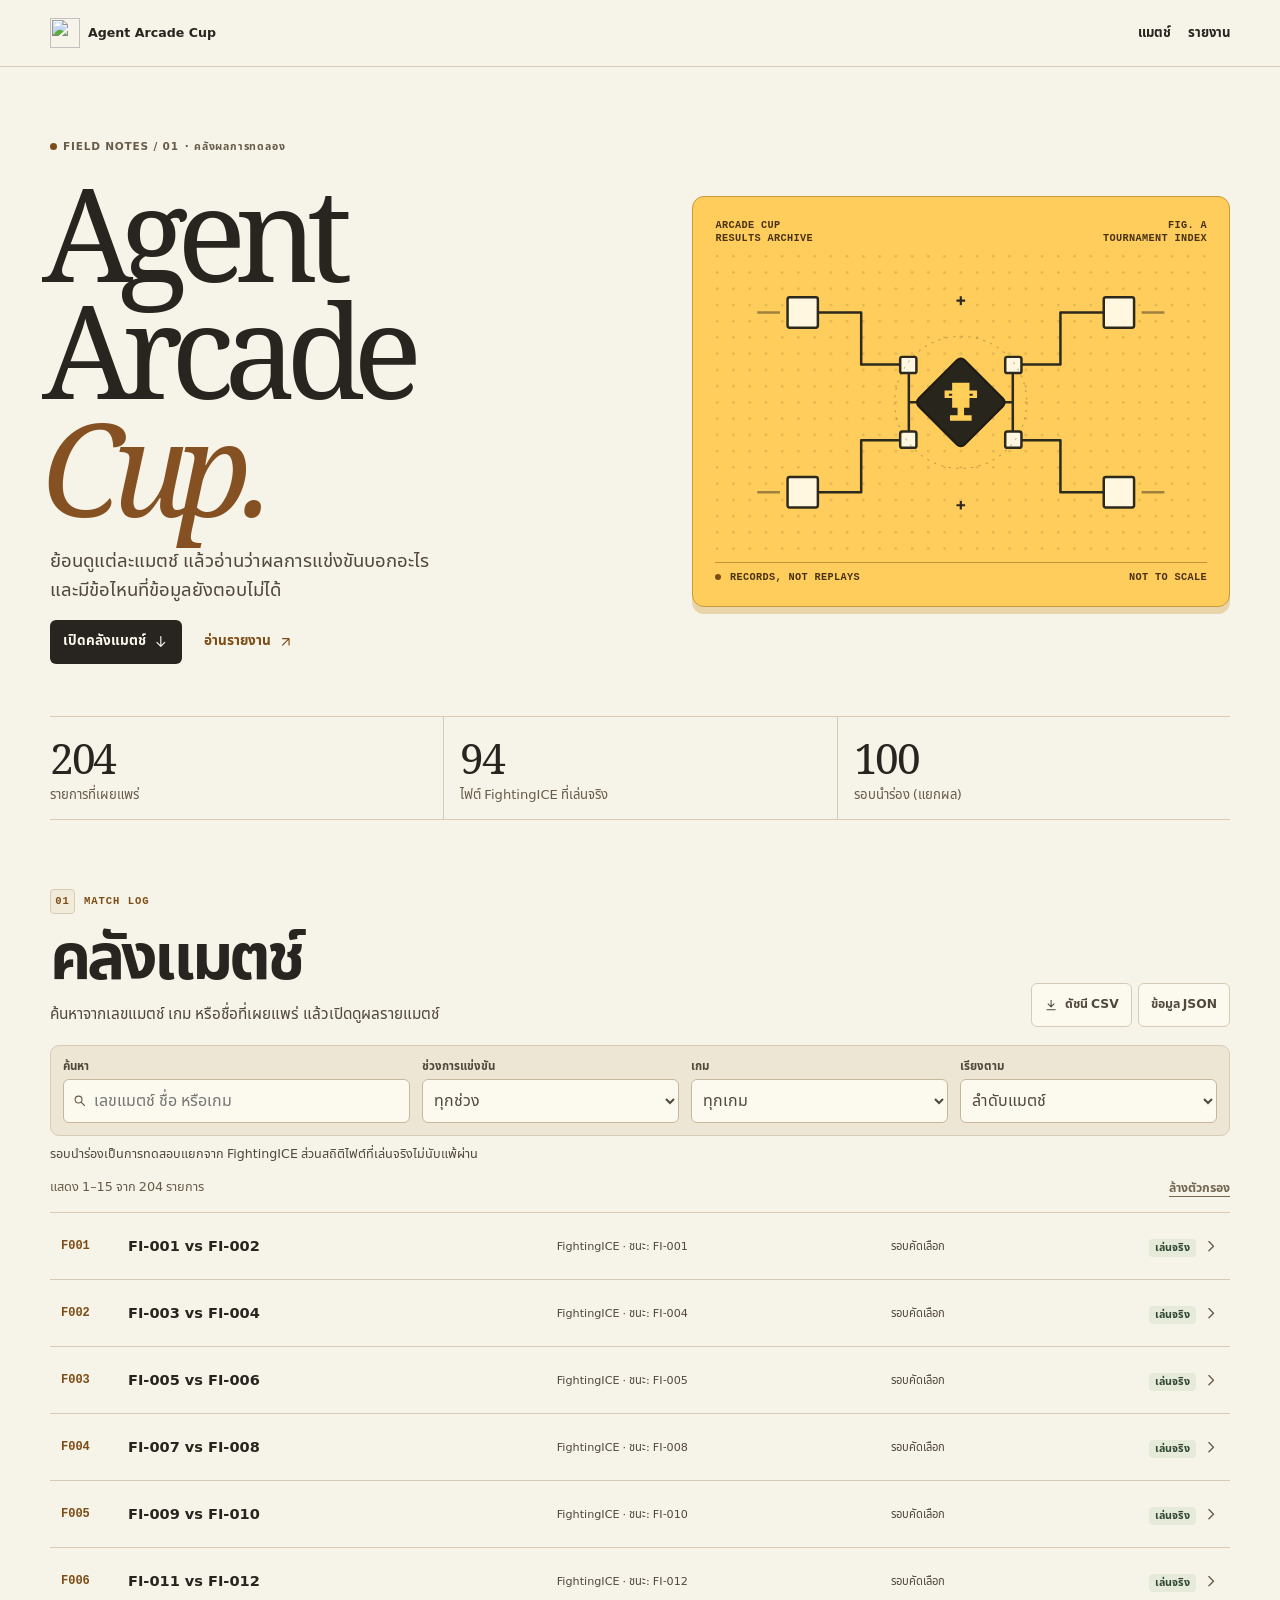
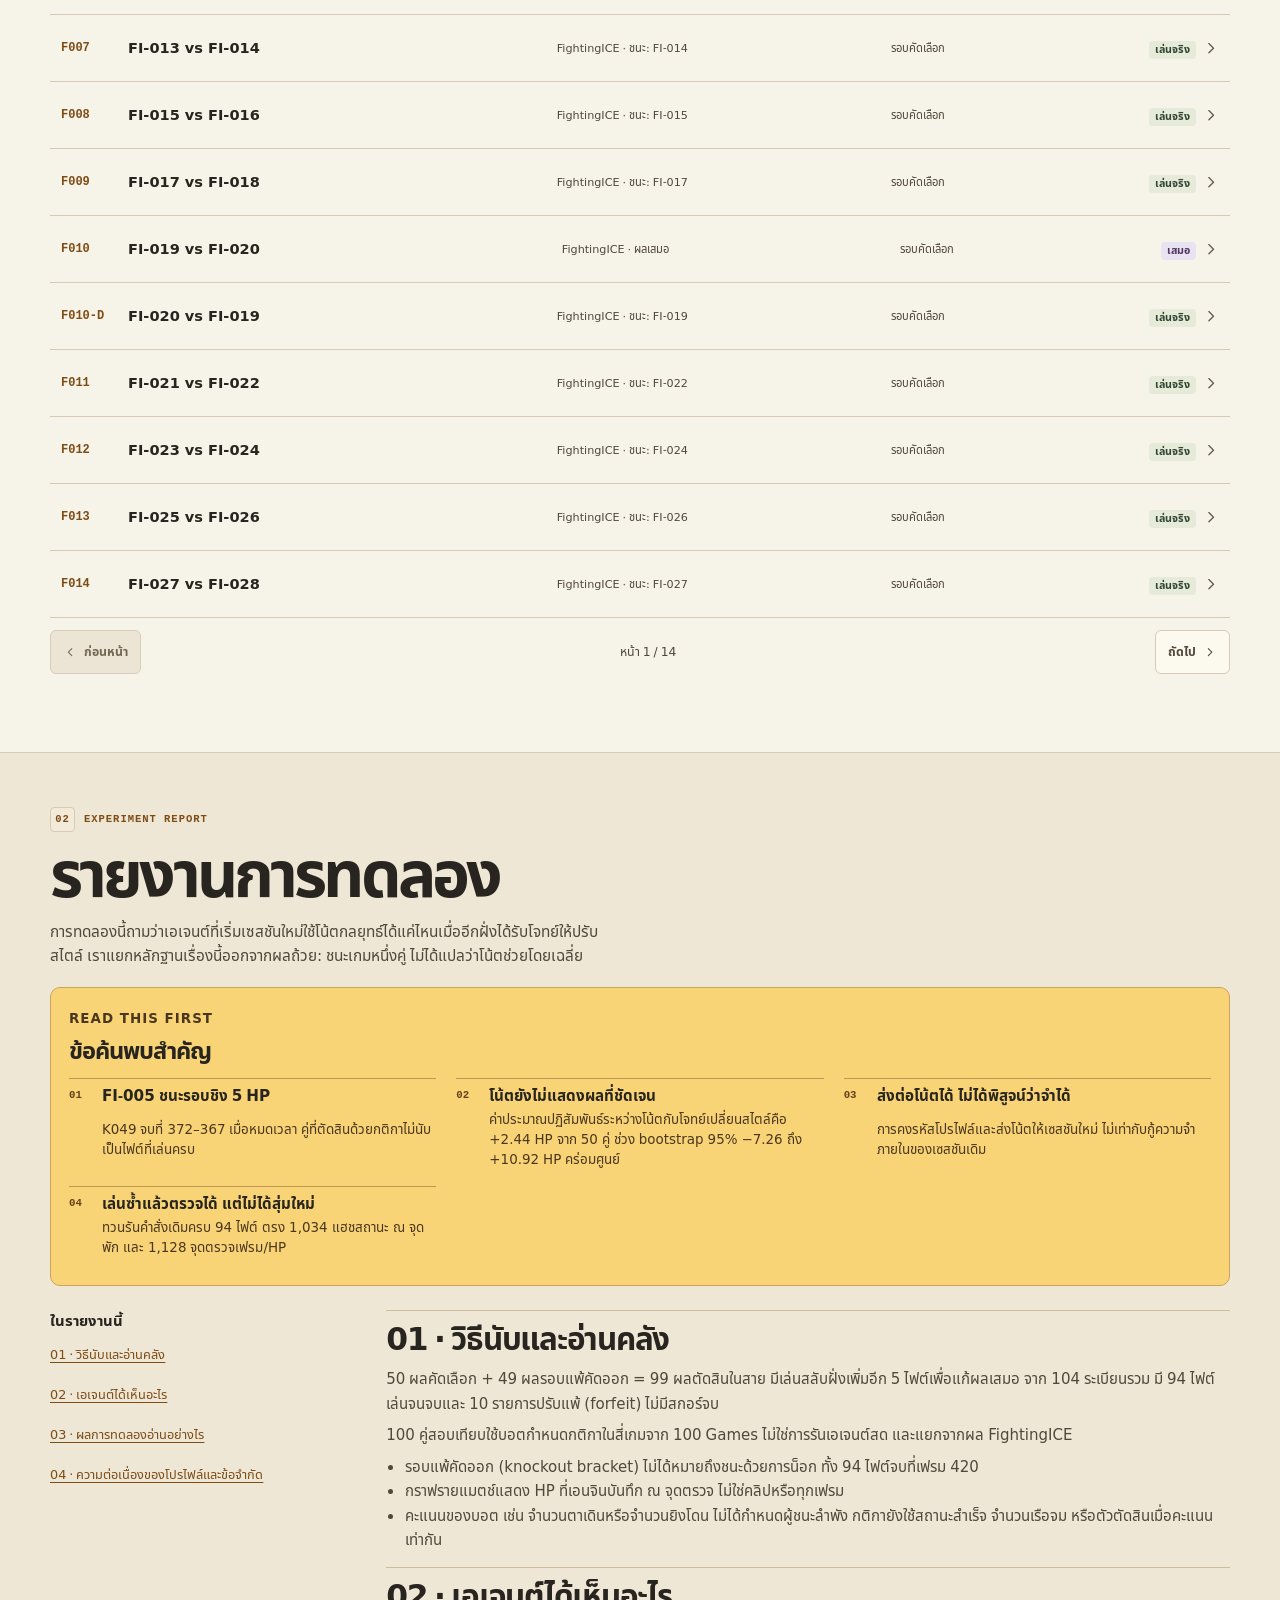
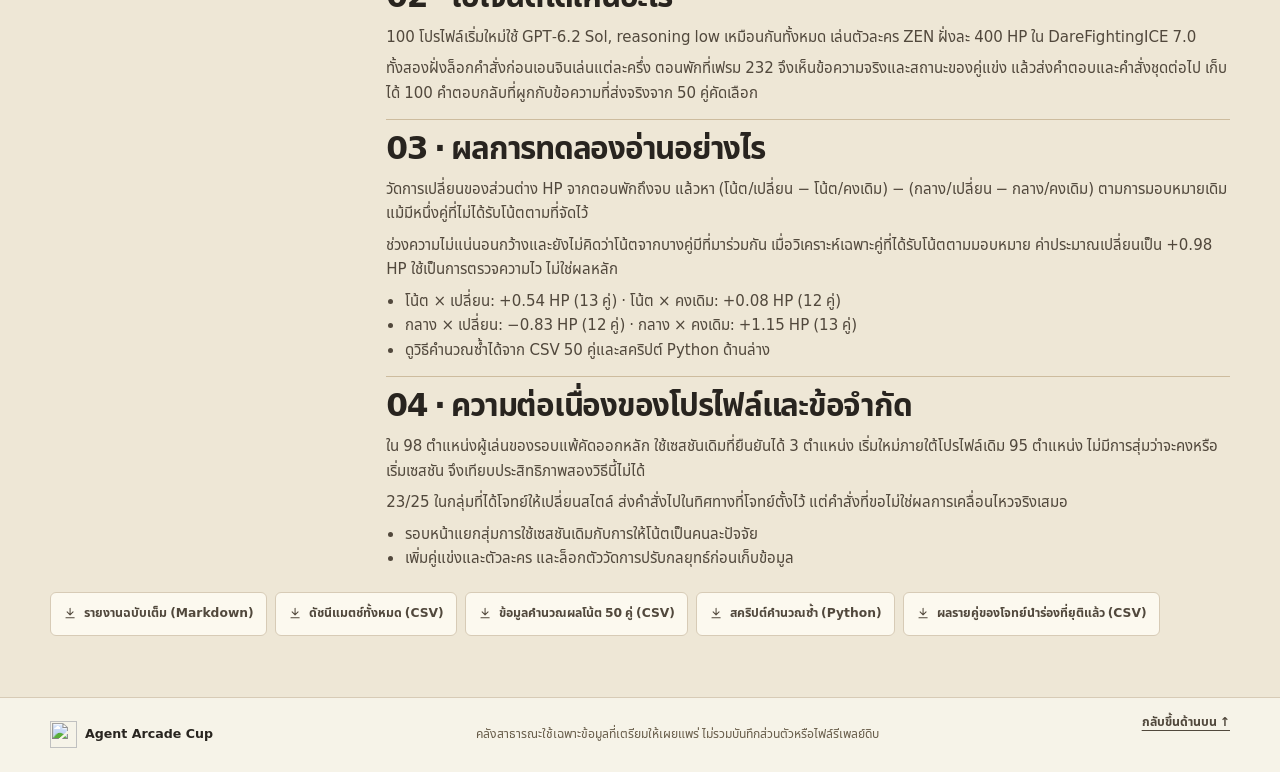
==== site/index.html @ 073996ed "Build a public competition archive from sanitized evidence" ====
<!doctype html>
<html lang="th">
<head>
  <meta charset="utf-8">
  <meta name="viewport" content="width=device-width, initial-scale=1">
  <meta name="color-scheme" content="light">
  <meta name="theme-color" content="#f6f3e8">
  <meta name="description" content="คลังผลการแข่งขัน Agent Arcade Cup ดูแมตช์ที่บันทึกไว้ อ่านผลการทดลองและข้อจำกัดจากข้อมูลที่เผยแพร่ได้">
  <meta http-equiv="Content-Security-Policy" content="default-src 'self'; script-src 'self'; style-src 'self'; connect-src 'self'; img-src 'self'; font-src 'self'; object-src 'none'; form-action 'none'; base-uri 'none'">
  <meta name="referrer" content="no-referrer">
  <meta property="og:type" content="website">
  <meta property="og:title" content="Agent Arcade Cup · คลังผลการแข่งขัน">
  <meta property="og:description" content="สำรวจทุกแมตช์ที่บันทึกในชุดข้อมูลเผยแพร่ พร้อมผลการทดลองและข้อจำกัด">
  <link rel="icon" href="./assets/arcade-mark.svg" type="image/svg+xml">
  <link rel="stylesheet" href="./style.css">
  <script defer src="./app.js"></script>
  <title>Agent Arcade Cup · คลังผลการแข่งขัน</title>
</head>
<body>
  <a class="skip-link" href="#main">ข้ามไปเนื้อหา</a>
  <svg class="svg-sprite" aria-hidden="true" xmlns="http://www.w3.org/2000/svg">
    <symbol id="i-arrow" viewBox="0 0 24 24"><path d="M4 12h15m-6-6 6 6-6 6"/></symbol>
    <symbol id="i-down" viewBox="0 0 24 24"><path d="M12 4v15m-6-6 6 6 6-6"/></symbol>
    <symbol id="i-out" viewBox="0 0 24 24"><path d="M7 17 17 7M7 7h10v10"/></symbol>
    <symbol id="i-search" viewBox="0 0 24 24"><circle cx="10.5" cy="10.5" r="5.5"/><path d="m15 15 5 5"/></symbol>
    <symbol id="i-left" viewBox="0 0 24 24"><path d="m15 6-6 6 6 6"/></symbol>
    <symbol id="i-right" viewBox="0 0 24 24"><path d="m9 6 6 6-6 6"/></symbol>
    <symbol id="i-download" viewBox="0 0 24 24"><path d="M12 4v11m-5-5 5 5 5-5M5 20h14"/></symbol>
    <symbol id="i-link" viewBox="0 0 24 24"><path d="m9 15 6-6m-7 9-1 1a3 3 0 0 1-4-4l4-4a3 3 0 0 1 4 0m2 2a3 3 0 0 0 4 0l4-4a3 3 0 0 0-4-4l-1 1"/></symbol>
  </svg>
  <header class="mast">
    <div class="wrap header-inner">
      <a class="brand" href="./"><img src="./assets/arcade-mark.svg" width="30" height="30" alt=""><span lang="en">Agent Arcade Cup</span></a>
      <nav aria-label="เมนูหลัก"><a href="#matches">แมตช์</a><a href="#report">รายงาน</a></nav>
    </div>
  </header>
  <main id="main">
    <section class="wrap hero" aria-labelledby="page-title">
      <div class="hero-copy">
        <p class="kicker"><i></i><span lang="en">FIELD NOTES / 01</span> · คลังผลการทดลอง</p>
        <h1 id="page-title" lang="en">Agent<br>Arcade <em>Cup.</em></h1>
        <p class="hero-sub">ย้อนดูแต่ละแมตช์ แล้วอ่านว่าผลการแข่งขันบอกอะไร และมีข้อไหนที่ข้อมูลยังตอบไม่ได้</p>
        <div class="hero-actions"><a class="button button-dark" href="#matches">เปิดคลังแมตช์ <svg class="icon" aria-hidden="true"><use href="#i-down"></use></svg></a><a class="button button-plain" href="#report">อ่านรายงาน <svg class="icon" aria-hidden="true"><use href="#i-out"></use></svg></a></div>
      </div>
      <div class="hero-board" aria-hidden="true">
        <div class="hero-board-label"><span>ARCADE CUP<br>RESULTS ARCHIVE</span><span>FIG. A<br>TOURNAMENT INDEX</span></div>
        <svg viewBox="0 0 454 274" fill="none" focusable="false">
          <defs><pattern id="grid-points" width="15" height="15" patternUnits="userSpaceOnUse"><circle cx="2" cy="2" r="1.2" fill="#4a402e" fill-opacity=".19"/></pattern></defs>
          <rect width="454" height="274" fill="url(#grid-points)"/>
          <g stroke="#2c291d" stroke-width="2.3" stroke-linejoin="round">
            <path d="M81 54h54v48h44v35h39m-137 83h54v-48h44v-35m194-83h-54v48h-44v35h-38m136 83h-54v-48h-44v-35"/>
            <path d="M39 54h21m-21 166h21m334-166h21m-21 166h21" stroke-opacity=".46"/>
          </g>
          <g fill="#fff7df" stroke="#2c291d" stroke-width="2.3">
            <rect x="67" y="40" width="28" height="28" rx="2"/><rect x="67" y="206" width="28" height="28" rx="2"/><rect x="359" y="40" width="28" height="28" rx="2"/><rect x="359" y="206" width="28" height="28" rx="2"/>
            <rect x="171" y="95" width="15" height="15" rx="2"/><rect x="171" y="164" width="15" height="15" rx="2"/><rect x="268" y="95" width="15" height="15" rx="2"/><rect x="268" y="164" width="15" height="15" rx="2"/>
          </g>
          <rect x="197" y="107" width="60" height="60" rx="5" transform="rotate(-45 227 137)" fill="#28251c" stroke="#1e1b14" stroke-width="2"/>
          <path d="M219 119h16v7h7v7h-7v9h-5v7h7v5h-20v-5h7v-7h-5v-9h-7v-7h7v-7Zm-3 10v2h3v-2h-3Zm19 0v2h3v-2h-3Z" fill="#ffcf58"/>
          <circle cx="227" cy="137" r="61" stroke="#2c291d" stroke-opacity=".30" stroke-dasharray="2 5"/>
          <g stroke="#2c291d" stroke-width="2"><path d="M223 43h8m-4-4v8m-4 185h8m-4-4v8"/></g>
        </svg>
        <div class="hero-board-foot"><span><i></i> RECORDS, NOT REPLAYS</span><span>NOT TO SCALE</span></div>
      </div>
    </section>
    <section class="wrap numbers" aria-label="ภาพรวมข้อมูล" hidden id="metrics">
      <div><strong id="stat-matches" class="stat-number">—</strong><span>รายการที่เผยแพร่</span></div>
      <div><strong id="stat-phases" class="stat-number">—</strong><span>ไฟต์ FightingICE ที่เล่นจริง</span></div>
      <div><strong id="stat-games" class="stat-number">—</strong><span>รอบนำร่อง (แยกผล)</span></div>
    </section>
    <section id="matches" class="wrap archive" aria-labelledby="archive-title">
      <p class="section-index"><span>01</span> MATCH LOG</p>
      <div class="section-head">
        <div><h2 id="archive-title">คลังแมตช์</h2><p>ค้นหาจากเลขแมตช์ เกม หรือชื่อที่เผยแพร่ แล้วเปิดดูผลรายแมตช์</p></div>
        <div class="archive-links" id="download-data" hidden><a class="button small button-line" href="./match-index.csv" download><svg class="icon" aria-hidden="true"><use href="#i-download"></use></svg> ดัชนี CSV</a><a class="button small button-line" href="./data.json" download>ข้อมูล JSON</a></div>
      </div>
      <noscript><p class="state-block">เปิด JavaScript เพื่อใช้การค้นหาและตัวกรอง หรืออ่าน <a href="./data.json">ชุดข้อมูล</a> และ <a href="./report.json">รายงาน</a> โดยตรง</p></noscript>
      <div id="match-status" class="state-block" role="status"><p>กำลังโหลดชุดข้อมูลการแข่งขัน…</p></div>
      <div id="match-interface" hidden>
        <form id="filter-form" class="filters" aria-label="ค้นหาและกรองแมตช์">
          <label for="query" class="query-field"><span>ค้นหา</span><span class="input-wrap"><svg class="icon" aria-hidden="true"><use href="#i-search"></use></svg><input id="query" type="search" maxlength="100" placeholder="เลขแมตช์ ชื่อ หรือเกม" autocomplete="off"></span></label>
          <label for="phase-filter"><span>ช่วงการแข่งขัน</span><select id="phase-filter"><option value="">ทุกช่วง</option></select></label>
          <label for="game-filter"><span>เกม</span><select id="game-filter"><option value="">ทุกเกม</option></select></label>
          <label for="sort"><span>เรียงตาม</span><select id="sort"><option value="asc">ลำดับแมตช์</option><option value="desc">ล่าสุดก่อน</option></select></label>
        </form>
        <p class="archive-note">รอบนำร่องเป็นการทดสอบแยกจาก FightingICE ส่วนสถิติไฟต์ที่เล่นจริงไม่นับแพ้ผ่าน</p>
        <div class="fold-status"><p id="list-status" aria-live="polite" aria-atomic="true"></p><button id="reset" type="button" class="low-key">ล้างตัวกรอง</button></div>
        <section id="match-detail" class="match-detail" aria-labelledby="detail-title" hidden>
          <div class="detail-top"><p class="detail-serial" id="detail-serial"></p><a class="button small button-line" id="detail-close" href="#matches">กลับไปที่รายการ</a></div>
          <h3 id="detail-title" tabindex="-1"></h3>
          <p id="detail-lead"></p>
          <dl id="detail-fields"></dl>
          <div id="detail-chart" class="detail-chart" hidden></div>
          <div id="detail-notes" class="detail-notes" hidden><h4>บันทึกที่เผยแพร่</h4><ul id="detail-notes-list"></ul></div>
          <div class="detail-foot">
            <nav id="detail-nav" class="detail-nav" aria-label="ไล่ดูแมตช์"><a id="match-before" class="button small button-line" href="#"><svg class="icon" aria-hidden="true"><use href="#i-left"></use></svg> ก่อนหน้า</a><a id="match-after" class="button small button-line" href="#">ถัดไป <svg class="icon" aria-hidden="true"><use href="#i-right"></use></svg></a></nav>
            <div class="share"><button id="copy-link" class="button small button-line" type="button"><svg class="icon" aria-hidden="true"><use href="#i-link"></use></svg> คัดลอกลิงก์แมตช์</button><label id="fallback-link" hidden><span>ลิงก์แมตช์นี้</span><input id="copy-value" readonly></label></div>
          </div>
          <p id="copy-status" class="copy-status" role="status"></p>
        </section>
        <ol id="match-list" class="match-list" aria-label="ผลการแข่งขัน"></ol>
        <p id="no-matches" class="state-block" hidden>ไม่เจอแมตช์ที่ตรงกับคำค้น ลองใช้คำสั้นลงหรือล้างตัวกรอง</p>
        <nav id="pagination" class="pagination" aria-label="หน้าผลการแข่งขัน" hidden>
          <button class="button small button-line" type="button" id="page-prev"><svg class="icon" aria-hidden="true"><use href="#i-left"></use></svg> ก่อนหน้า</button>
          <span id="page-number"></span>
          <button class="button small button-line" type="button" id="page-next">ถัดไป <svg class="icon" aria-hidden="true"><use href="#i-right"></use></svg></button>
        </nav>
      </div>
    </section>
    <section id="report" class="report" aria-labelledby="report-title">
      <div class="wrap">
        <p class="section-index"><span>02</span> EXPERIMENT REPORT</p>
        <div class="section-head"><div><h2 id="report-title">รายงานการทดลอง</h2><p id="report-intro">แยกสิ่งที่วัดได้จริงออกจากข้อสันนิษฐาน และชี้ว่าควรทดลองอะไรต่อ</p></div></div>
        <p id="report-status" class="state-block" role="status">กำลังโหลดรายงาน…</p>
        <div id="report-interface" hidden>
          <section class="takeaways" aria-labelledby="takeaways-title">
            <p class="kicker">READ THIS FIRST</p><h3 id="takeaways-title">ข้อค้นพบสำคัญ</h3><ol id="takeaway-list"></ol>
          </section>
          <div class="report-grid">
            <nav aria-label="สารบัญรายงาน" id="contents-nav"><h3>ในรายงานนี้</h3><ul id="report-contents"></ul></nav>
            <div id="report-sections"></div>
          </div>
          <ul id="report-links" class="report-links"></ul>
        </div>
      </div>
    </section>
  </main>
  <footer class="wrap foot">
    <a class="brand" href="./"><img src="./assets/arcade-mark.svg" width="27" height="27" alt=""><span lang="en">Agent Arcade Cup</span></a>
    <p>คลังสาธารณะใช้เฉพาะข้อมูลที่เตรียมให้เผยแพร่ ไม่รวมบันทึกส่วนตัวหรือไฟล์รีเพลย์ดิบ</p>
    <a class="low-key" href="#main">กลับขึ้นด้านบน ↑</a>
  </footer>
</body>
</html>
---- site/style.css ----
@font-face{font-family:ArcadeThai;src:url('./assets/thai.woff') format('woff');font-style:normal;font-weight:400;font-display:swap}
@font-face{font-family:ArcadeThai;src:url('./assets/thai-bold.woff') format('woff');font-style:normal;font-weight:700;font-display:swap}
@font-face{font-family:ArcadeDisplay;src:url('./assets/serif.woff') format('woff');font-style:normal;font-weight:400;font-display:swap}
@font-face{font-family:ArcadeDisplay;src:url('./assets/serif-italic.woff') format('woff');font-style:italic;font-weight:400;font-display:swap}
:root{--ivory:#f6f3e8;--paper:#fcf9ef;--ink:#28241f;--text:#51483c;--sub:#675c49;--border:#d7cbb6;--gold:#ffcd5b;--gold-deep:#7e4c15;--moss:#314634;--soft-moss:#e5ebd8;--red:#7c2f28;--soft-red:#f2ded1;--ui:ArcadeThai,system-ui,sans-serif;--en:system-ui,ArcadeThai,sans-serif;--display:ArcadeDisplay,Georgia,serif;--mono:ui-monospace,monospace}
*,*::before,*::after{box-sizing:border-box}
html{scroll-behavior:smooth}
body{margin:0;background:var(--ivory);color:var(--ink);font:400 1rem/1.55 var(--ui);-webkit-text-size-adjust:100%}
h1,h2,h3,h4,p,dl,dd{margin:0}
a{color:inherit;text-decoration:none}
button,input,select{font:inherit;color:inherit}
button{cursor:pointer}
button:disabled{cursor:default}
[hidden]{display:none!important}
:focus-visible{outline:3px solid #48528c;outline-offset:3px}
img,svg{display:block}
.svg-sprite{position:absolute;width:0;height:0;overflow:hidden}
.icon{width:1.15em;height:1.15em;flex:none;fill:none;stroke:currentColor;stroke-width:1.75;stroke-linecap:round;stroke-linejoin:round}
.wrap{width:min(1180px,calc(100% - 36px));margin-inline:auto}
.skip-link{position:fixed;z-index:5;left:10px;top:10px;padding:9px 13px;border-radius:7px;background:var(--paper);transform:translateY(-150%)}
.skip-link:focus{transform:none}
.mast{border-bottom:1px solid var(--border)}
.header-inner{display:flex;justify-content:space-between;align-items:center;gap:8px;min-height:66px}
.brand{display:inline-flex;align-items:center;gap:8px;font:750 .79rem/1.3 var(--en);min-height:44px}
.brand img{flex:none}
.header-inner nav{display:flex;gap:17px;flex:none}
.header-inner nav a{display:inline-flex;align-items:center;min-height:44px;font-size:.82rem;font-weight:700}
.header-inner nav a:hover,.low-key:hover{color:var(--gold-deep)}
.hero{display:grid;grid-template-columns:1fr;gap:24px;padding-block:43px 24px}
.kicker{display:flex;flex-wrap:wrap;align-items:center;gap:6px;font:720 .66rem/1.45 var(--en);letter-spacing:.075em;text-transform:uppercase;color:var(--sub)}
.kicker i,.hero-board-foot i{display:inline-block;width:7px;height:7px;border-radius:50%;background:var(--gold-deep)}
.hero h1{font:400 clamp(3.8rem,14.1vw,8.5rem)/.91 var(--display);letter-spacing:-.088em;margin:.15em 0 .16em -.06em}
.hero h1 em{color:#855123}
.hero-sub{max-width:35ch;color:var(--text);font-size:clamp(1rem,2.1vw,1.16rem)}
.hero-actions{display:flex;flex-wrap:wrap;gap:9px;margin-top:15px}
.button{display:inline-flex;align-items:center;justify-content:center;gap:7px;min-height:44px;text-align:center;border:1px solid transparent;border-radius:6px;padding:8px 12px;background:transparent;font:700 .85rem/1.25 var(--ui);transition:background-color .16s,border-color .16s,color .16s}
.button-dark{background:var(--ink);color:var(--paper)}
.button-dark:hover{background:#4d3c2a}
.button-plain{color:var(--gold-deep)}
.button-plain:hover,.button-line:hover{background:#f1e7cf;border-color:#af936c}
.button-line{color:var(--text);border-color:var(--border);background:var(--paper)}
.button-line:disabled{color:#746852;background:#ece5d6;border-color:#d8cdbb}
.button.small{font-size:.77rem}
.hero-board{min-width:0;background:var(--gold);border:1px solid #c89a3e;border-radius:12px;padding:14px 13px;overflow:hidden;box-shadow:0 7px 0 #e8d5aa}
.hero-board svg{width:100%;height:auto;max-height:298px;margin-block:9px 11px}
.hero-board-label,.hero-board-foot{display:flex;justify-content:space-between;align-items:end;gap:6px;font:750 .57rem/1.3 var(--mono);letter-spacing:.035em;color:#493214}
.hero-board-label span:last-child,.hero-board-foot span:last-child{text-align:right}
.hero-board-foot{border-top:1px solid #bd933d;padding-top:8px}
.hero-board-foot i{width:6px;height:6px;margin-right:2px}
.numbers{display:grid;grid-template-columns:repeat(3,minmax(0,1fr));border-block:1px solid var(--border);margin-top:15px}
.numbers>div{display:flex;flex-direction:column;align-items:flex-start;gap:1px;min-width:0;padding:10px 7px;font-size:.7rem;color:var(--sub)}
.numbers>div:first-child{padding-left:0}
.numbers>div+div{border-left:1px solid var(--border)}
.stat-number{font:400 clamp(1.6rem,5vw,2.65rem)/1.25 var(--display);letter-spacing:-.055em;color:var(--ink);overflow-wrap:anywhere}
.archive{padding-block:48px 59px}
.section-index{margin-bottom:9px;color:var(--gold-deep);font:700 .66rem/1.2 var(--mono);letter-spacing:.09em;display:flex;align-items:center;gap:9px}
.section-index span{display:inline-grid;place-items:center;min-width:25px;height:25px;border-radius:4px;border:1px solid var(--border);background:#f2ebda}
.section-head{display:flex;justify-content:space-between;align-items:flex-end;flex-wrap:wrap;gap:14px;margin-bottom:18px}
.section-head h2{font:700 clamp(2.1rem,7.1vw,4rem)/1.17 var(--ui);letter-spacing:-.06em}
.section-head p{color:var(--text);font-size:.96rem;margin-top:5px;max-width:63ch}
.archive-links{display:flex;flex-wrap:wrap;gap:6px}
.state-block{border:1px dashed #c3ad88;background:var(--paper);border-radius:8px;padding:14px;color:var(--text)}
.state-block a{text-decoration:underline}
.filters{display:grid;grid-template-columns:repeat(2,minmax(0,1fr));gap:6px 9px;background:#eee6d4;border:1px solid var(--border);border-radius:9px;padding:11px}
.filters label{display:flex;flex-direction:column;gap:3px;min-width:0;color:var(--text);font-size:.72rem;font-weight:700}
.filters label.query-field{grid-column:1/-1}
.filters label:last-child{grid-column:1/-1}
.filters input,.filters select{width:100%;min-width:0;min-height:44px;border:1px solid #c5b89f;background:var(--paper);border-radius:6px;padding:5px 7px;font:400 16px/1.25 var(--ui)}
.filters select{padding-right:3px}
.input-wrap{position:relative}
.input-wrap .icon{position:absolute;z-index:1;top:14px;left:9px;width:15px;height:15px;pointer-events:none;color:var(--sub)}
.input-wrap input{padding-left:30px}
.archive-note{margin:9px 0 2px;color:var(--text);font-size:.79rem}
.fold-status{display:flex;justify-content:space-between;align-items:center;gap:6px;min-height:44px;margin:2px 0}
#list-status{color:var(--sub);font-size:.8rem}
.low-key{border:0;background:none;color:var(--text);font-size:.77rem;font-weight:700;min-height:44px;padding:0;text-decoration:underline;text-underline-offset:4px}
button.low-key:disabled{color:#746852;opacity:1}
.match-list{margin:0;padding:0;list-style:none}
.match-row+.match-row{border-top:1px solid var(--border)}
.match-row:first-child{border-top:1px solid var(--border)}
.match-row:last-child{border-bottom:1px solid var(--border)}
.record{display:grid;grid-template-columns:49px minmax(0,1fr) 16px;align-items:center;gap:7px;text-align:left;min-height:66px;padding:8px 5px;border-radius:3px}
.record:hover{background:#f1e6ce}
.record[aria-current=true]{background:#f7e4b4}
.record-id{font:760 .75rem/1.35 var(--mono);color:var(--gold-deep);overflow-wrap:anywhere}
.record-main{display:grid;grid-template-columns:minmax(0,1fr);gap:3px;min-width:0}
.record-title{font:740 .91rem/1.25 var(--en);overflow-wrap:anywhere}
.record-meta,.record-phase{font-size:.7rem;color:var(--text)}
.record-result{justify-self:start}
.result-chip{display:inline-flex;justify-content:center;align-items:center;padding:2px 6px;border-radius:4px;background:#ede2cd;color:#544428;font:700 .67rem/1.35 var(--ui);text-align:center}
.result-chip.engine{background:var(--soft-moss);color:var(--moss)}
.result-chip.forfeit{background:var(--soft-red);color:var(--red)}
.result-chip.tie{background:#e9e2f3;color:#503a60}
.record-arrow{grid-column:3;grid-row:1;justify-self:center;color:var(--sub)}
.pagination,.detail-nav{display:flex;justify-content:space-between;align-items:center;gap:6px}
.pagination{margin-top:12px}
#page-number{font-size:.77rem;text-align:center;color:var(--text)}
.match-detail{min-width:0;margin:0 0 15px;padding:12px;background:var(--paper);border:1px solid #c4a66c;border-left:4px solid #bd841c;border-radius:9px;box-shadow:0 4px 0 #eae0c9;scroll-margin-top:12px}
.detail-top,.detail-foot{display:flex;align-items:center;justify-content:space-between;flex-wrap:wrap;gap:8px}
.detail-serial{font:750 .72rem/1.35 var(--mono);letter-spacing:.04em;color:var(--gold-deep)}
#detail-title{font:700 clamp(1.35rem,5vw,2.58rem)/1.25 var(--en);overflow-wrap:anywhere;margin-top:4px}
#detail-lead{font-size:.81rem;color:var(--text);margin-top:5px}
#detail-fields{display:grid;grid-template-columns:repeat(2,minmax(0,1fr));gap:8px 10px;border-block:1px solid var(--border);margin:12px 0 9px;padding:9px 0}
#detail-fields>div{min-width:0}
#detail-fields dt{font-size:.7rem;font-weight:700;color:var(--sub)}
#detail-fields dd{font-size:.87rem;line-height:1.45;color:var(--ink);overflow-wrap:anywhere}
#detail-fields a,.detail-notes a{color:var(--gold-deep);text-decoration:underline;text-underline-offset:3px}
.detail-notes h4,.detail-chart h4{font-size:.92rem;margin:8px 0 4px}
.detail-notes ul{margin:0 0 11px;padding-left:1.15em;color:var(--text);font-size:.85rem;overflow-wrap:anywhere}
.share{display:flex;flex-wrap:wrap;align-items:center;gap:5px}
.share label{font-size:.79rem;color:var(--text)}
.share input{max-width:100%;min-height:40px;border:1px solid var(--border);border-radius:6px;padding:4px;background:#fffdf6}
.copy-status{color:var(--moss);font-size:.79rem;margin-top:3px}
.detail-chart{margin-bottom:13px}
.chart-figure{margin:0;max-width:550px}
.chart-figure svg{width:100%;height:auto;padding:4px 2px}
.chart-figure figcaption,.checkpoint-details{color:var(--text);font-size:.76rem}
.checkpoint-details{margin-top:5px}
.checkpoint-details summary{cursor:pointer;min-height:40px;padding-block:10px;font-weight:700}
.checkpoint-table{width:min(100%,550px);border-collapse:collapse;font-size:.75rem}
.checkpoint-table th,.checkpoint-table td{text-align:left;border-bottom:1px solid var(--border);padding:4px}
.report{background:#eee7d6;border-block:1px solid var(--border);padding:38px 0 45px}
.takeaways{margin-top:14px;background:#f8d477;border:1px solid #cba45c;border-radius:10px;padding:14px 13px}
.takeaways h3{font-size:1.48rem;letter-spacing:-.04em;margin:5px 0 8px}
.takeaways ol{list-style:none;counter-reset:takeaways;padding:0;margin:0;display:grid;gap:5px}
.takeaways li{counter-increment:takeaways;display:grid;grid-template-columns:26px minmax(0,1fr);align-items:start;column-gap:7px;padding:8px 0;border-top:1px solid #bd9854}
.takeaways li::before{content:counter(takeaways,decimal-leading-zero);font:750 .67rem/1.6 var(--mono);grid-row:1/3;color:#634118}
.takeaways h4{font-size:.95rem;line-height:1.35}
.takeaways p{grid-column:2;font-size:.84rem;margin-top:3px;color:#4b371f;line-height:1.48;overflow-wrap:anywhere}
.report-grid{display:grid;gap:21px;margin-top:24px}
#contents-nav{font-size:.8rem}
#contents-nav h3{font-size:.93rem}
#contents-nav ul{list-style:none;padding:0;margin:3px 0 0}
#contents-nav a{display:flex;align-items:center;min-height:40px;color:var(--gold-deep);text-decoration:underline;text-underline-offset:3px}
.report-section{border-top:1px solid #cdbc9e;padding:11px 0 13px;scroll-margin-top:14px;overflow-wrap:anywhere}
.report-section h3{font-size:clamp(1.23rem,3.8vw,1.96rem);line-height:1.2;letter-spacing:-.04em;margin:0 0 9px}
.report-section p,.report-section li{font-size:.94rem;line-height:1.63;color:var(--text)}
.report-section p+p{margin-top:7px}
.report-section ul{padding-left:1.2em;margin:7px 0 0}
.report-links{list-style:none;display:flex;flex-wrap:wrap;gap:8px;padding:0;margin:7px 0 0}
.foot{display:flex;align-items:center;justify-content:space-between;flex-wrap:wrap;gap:2px 9px;padding-block:15px}
.foot p{order:3;color:var(--sub);width:100%;font-size:.76rem}
@media(min-width:471px){.filters label:last-child{grid-column:auto}.filters{grid-template-columns:repeat(3,minmax(0,1fr))}.match-detail{padding:15px}.record{grid-template-columns:60px minmax(0,1fr) 16px}.record-main{grid-template-columns:minmax(0,1.2fr) minmax(100px,.7fr) auto;align-items:center}.record-meta{grid-row:2}.record-phase{grid-column:2;grid-row:1/3}.record-result{grid-column:3;grid-row:1/3}}
@media(min-width:760px){.wrap{width:min(1180px,calc(100% - 74px))}.hero{grid-template-columns:minmax(0,1.1fr) minmax(0,1fr);align-items:center;gap:27px;padding-block:70px 32px}.hero h1{font-size:clamp(4.7rem,10.1vw,8.8rem)}.hero-board{padding:17px}.hero-board-label,.hero-board-foot{font-size:.64rem}.numbers>div{padding:14px 16px}.numbers>div span{font-size:.82rem}.archive{padding-block:69px 78px}.filters{grid-template-columns:minmax(0,1.35fr) repeat(3,minmax(0,1fr));padding:12px;gap:12px}.filters label.query-field{grid-column:auto}.record{padding-inline:11px}.record-main{grid-template-columns:minmax(0,1.1fr) minmax(110px,.85fr) minmax(100px,.65fr) auto;gap:12px}.record-meta{grid-column:2;grid-row:1}.record-phase{grid-column:3;grid-row:1}.record-result{grid-column:4;grid-row:1}.match-detail{padding:20px}#detail-fields{grid-template-columns:repeat(4,minmax(0,1fr))}.report{padding:54px 0 61px}.takeaways{padding:18px}.takeaways ol{grid-template-columns:repeat(2,minmax(0,1fr));gap:8px 20px}.report-grid{grid-template-columns:minmax(145px,.37fr) minmax(0,1fr);gap:24px}#contents-nav{align-self:start;position:sticky;top:14px}.foot p{order:0;width:auto;max-width:65ch;text-align:center}}
@media(min-width:1050px){.wrap{width:min(1180px,calc(100% - 100px))}.hero{gap:51px;padding-block:72px 37px}.hero-board{padding:22px}.hero-board svg{max-height:325px}.takeaways ol{grid-template-columns:repeat(3,minmax(0,1fr))}}
@media(prefers-reduced-motion:reduce){*,*::before,*::after{scroll-behavior:auto!important;transition:none!important;animation:none!important}}
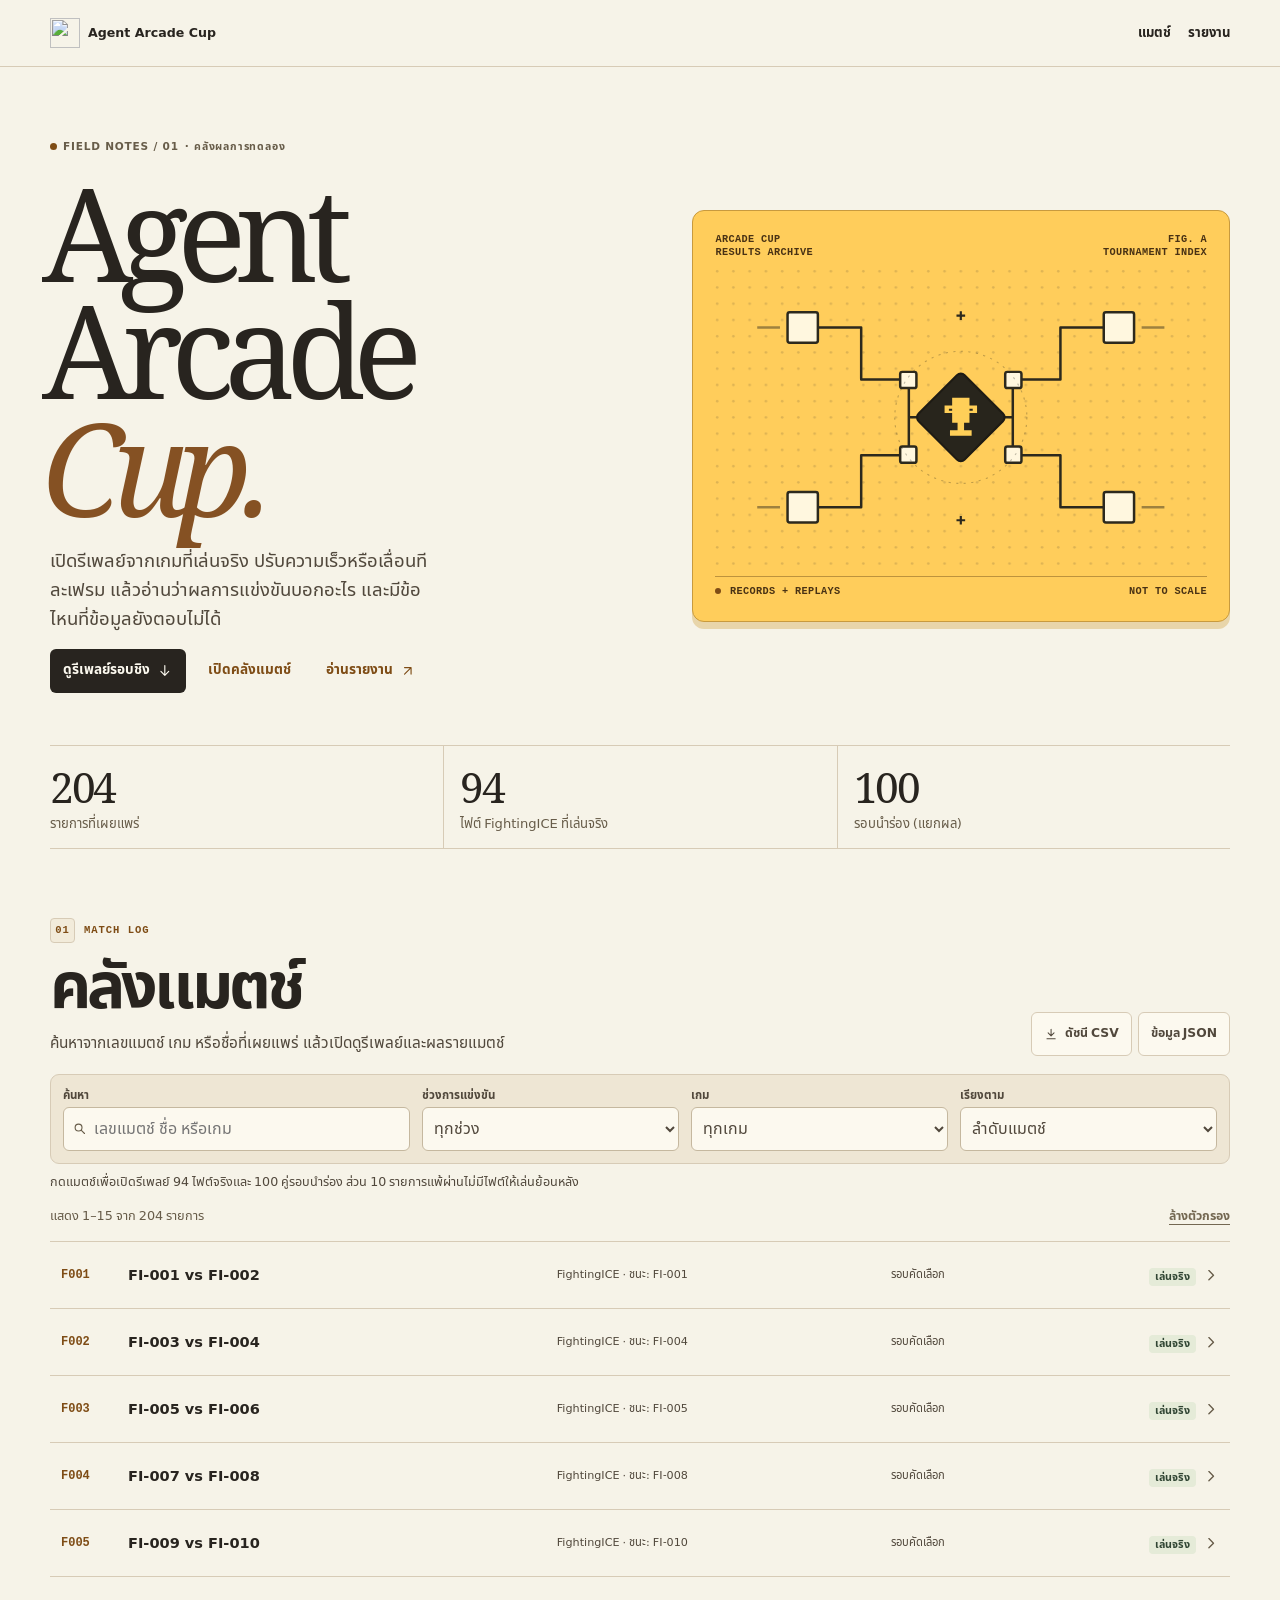
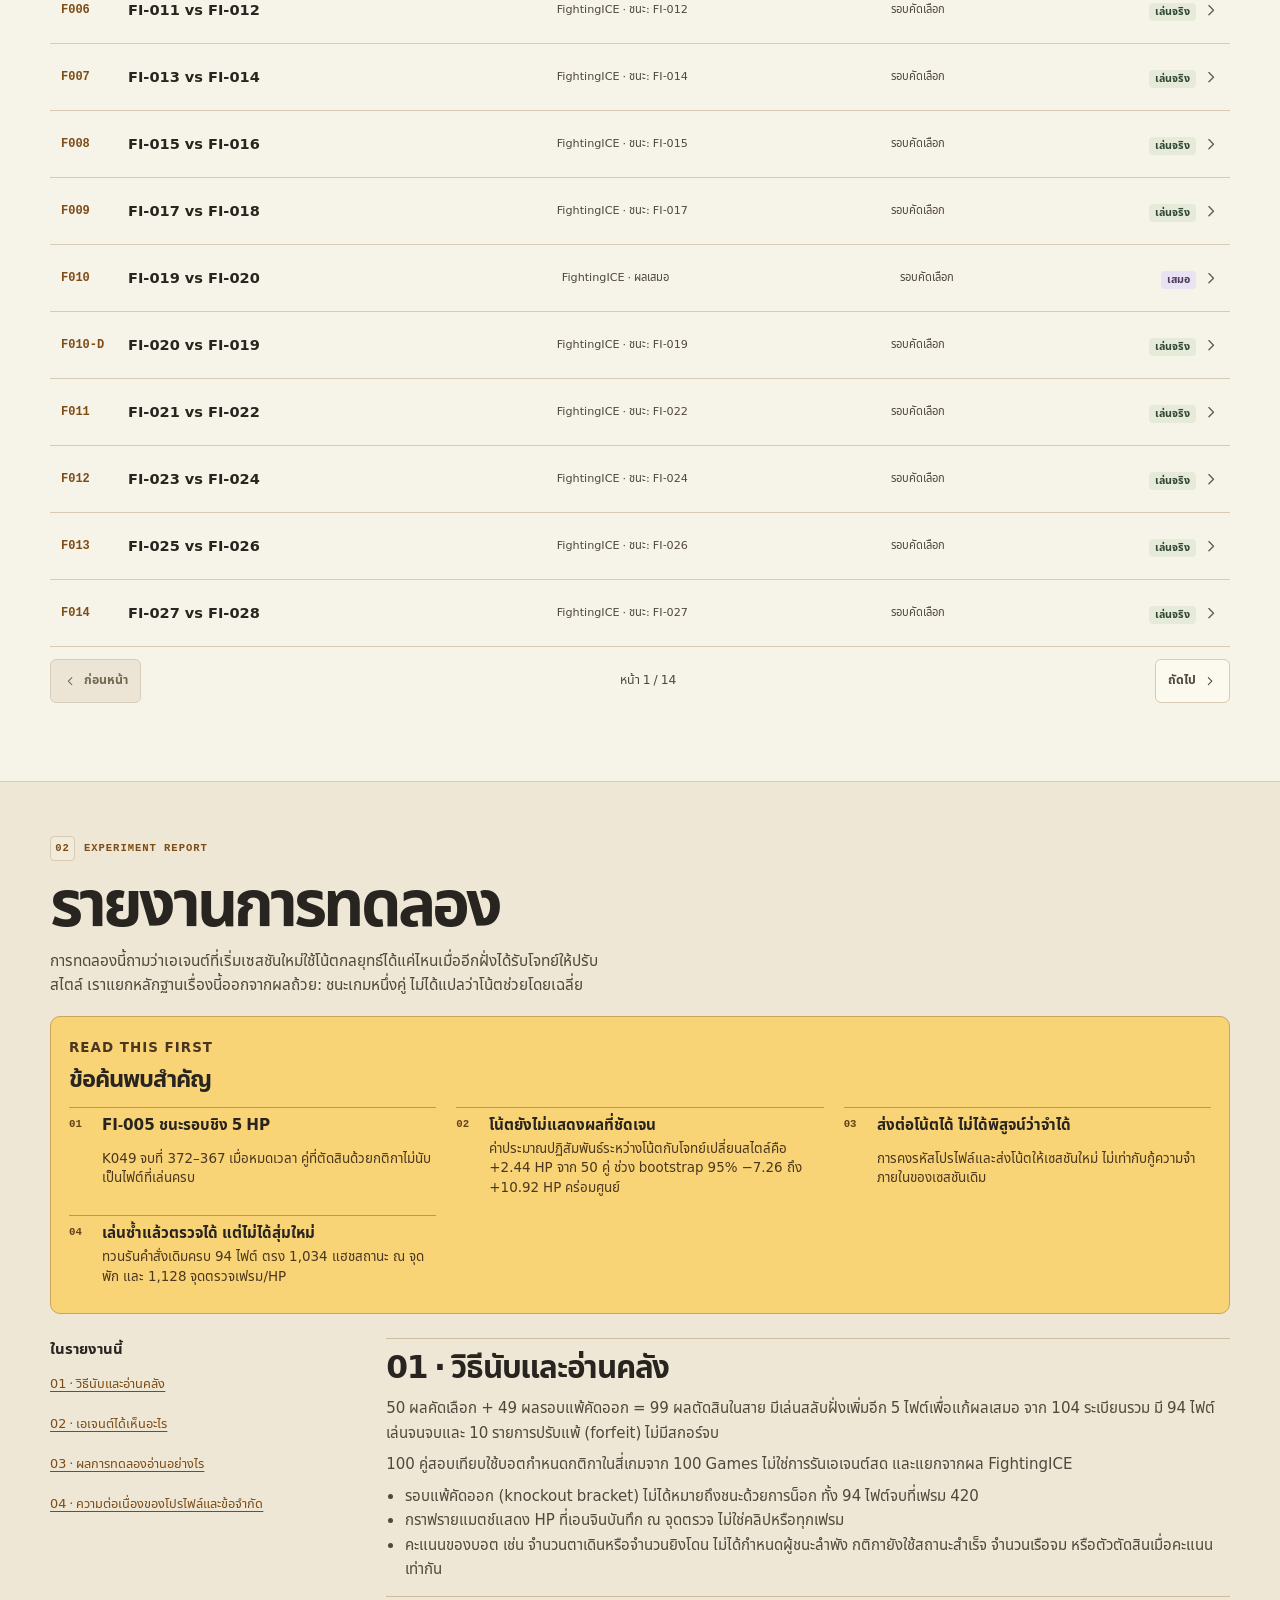
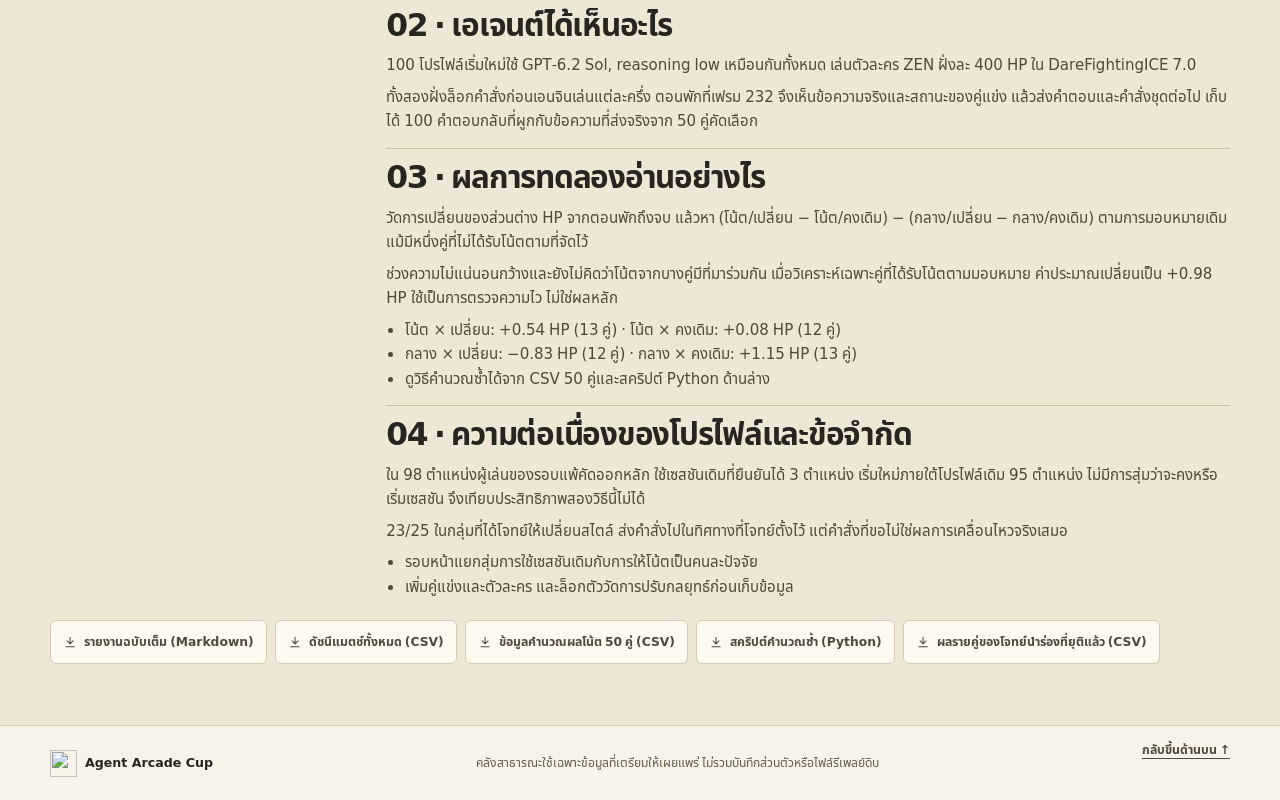
==== commit 6c7b6125: "Embed authenticated Arcade Cup match playback and recorded pilot boards" ====
--- a/site/index.html
+++ b/site/index.html
@@ -13,7 +13,9 @@
   <meta property="og:description" content="สำรวจทุกแมตช์ที่บันทึกในชุดข้อมูลเผยแพร่ พร้อมผลการทดลองและข้อจำกัด">
   <link rel="icon" href="./assets/arcade-mark.svg" type="image/svg+xml">
   <link rel="stylesheet" href="./style.css">
-  <script defer src="./app.js"></script>
+  <link rel="stylesheet" href="./replay.css">
+  <script defer src="./replay.js"></script>
+  <script defer src="./app.js?v=replay1"></script>
   <title>Agent Arcade Cup · คลังผลการแข่งขัน</title>
 </head>
 <body>
@@ -39,8 +41,8 @@
       <div class="hero-copy">
         <p class="kicker"><i></i><span lang="en">FIELD NOTES / 01</span> · คลังผลการทดลอง</p>
         <h1 id="page-title" lang="en">Agent<br>Arcade <em>Cup.</em></h1>
-        <p class="hero-sub">ย้อนดูแต่ละแมตช์ แล้วอ่านว่าผลการแข่งขันบอกอะไร และมีข้อไหนที่ข้อมูลยังตอบไม่ได้</p>
-        <div class="hero-actions"><a class="button button-dark" href="#matches">เปิดคลังแมตช์ <svg class="icon" aria-hidden="true"><use href="#i-down"></use></svg></a><a class="button button-plain" href="#report">อ่านรายงาน <svg class="icon" aria-hidden="true"><use href="#i-out"></use></svg></a></div>
+        <p class="hero-sub">เปิดรีเพลย์จากเกมที่เล่นจริง ปรับความเร็วหรือเลื่อนทีละเฟรม แล้วอ่านว่าผลการแข่งขันบอกอะไร และมีข้อไหนที่ข้อมูลยังตอบไม่ได้</p>
+        <div class="hero-actions"><a class="button button-dark" href="#match-K049">ดูรีเพลย์รอบชิง <svg class="icon" aria-hidden="true"><use href="#i-down"></use></svg></a><a class="button button-plain" href="#matches">เปิดคลังแมตช์</a><a class="button button-plain" href="#report">อ่านรายงาน <svg class="icon" aria-hidden="true"><use href="#i-out"></use></svg></a></div>
       </div>
       <div class="hero-board" aria-hidden="true">
         <div class="hero-board-label"><span>ARCADE CUP<br>RESULTS ARCHIVE</span><span>FIG. A<br>TOURNAMENT INDEX</span></div>
@@ -60,7 +62,7 @@
           <circle cx="227" cy="137" r="61" stroke="#2c291d" stroke-opacity=".30" stroke-dasharray="2 5"/>
           <g stroke="#2c291d" stroke-width="2"><path d="M223 43h8m-4-4v8m-4 185h8m-4-4v8"/></g>
         </svg>
-        <div class="hero-board-foot"><span><i></i> RECORDS, NOT REPLAYS</span><span>NOT TO SCALE</span></div>
+        <div class="hero-board-foot"><span><i></i> RECORDS + REPLAYS</span><span>NOT TO SCALE</span></div>
       </div>
     </section>
     <section class="wrap numbers" aria-label="ภาพรวมข้อมูล" hidden id="metrics">
@@ -71,7 +73,7 @@
     <section id="matches" class="wrap archive" aria-labelledby="archive-title">
       <p class="section-index"><span>01</span> MATCH LOG</p>
       <div class="section-head">
-        <div><h2 id="archive-title">คลังแมตช์</h2><p>ค้นหาจากเลขแมตช์ เกม หรือชื่อที่เผยแพร่ แล้วเปิดดูผลรายแมตช์</p></div>
+        <div><h2 id="archive-title">คลังแมตช์</h2><p>ค้นหาจากเลขแมตช์ เกม หรือชื่อที่เผยแพร่ แล้วเปิดดูรีเพลย์และผลรายแมตช์</p></div>
         <div class="archive-links" id="download-data" hidden><a class="button small button-line" href="./match-index.csv" download><svg class="icon" aria-hidden="true"><use href="#i-download"></use></svg> ดัชนี CSV</a><a class="button small button-line" href="./data.json" download>ข้อมูล JSON</a></div>
       </div>
       <noscript><p class="state-block">เปิด JavaScript เพื่อใช้การค้นหาและตัวกรอง หรืออ่าน <a href="./data.json">ชุดข้อมูล</a> และ <a href="./report.json">รายงาน</a> โดยตรง</p></noscript>
@@ -83,12 +85,48 @@
           <label for="game-filter"><span>เกม</span><select id="game-filter"><option value="">ทุกเกม</option></select></label>
           <label for="sort"><span>เรียงตาม</span><select id="sort"><option value="asc">ลำดับแมตช์</option><option value="desc">ล่าสุดก่อน</option></select></label>
         </form>
-        <p class="archive-note">รอบนำร่องเป็นการทดสอบแยกจาก FightingICE ส่วนสถิติไฟต์ที่เล่นจริงไม่นับแพ้ผ่าน</p>
+        <p class="archive-note">กดแมตช์เพื่อเปิดรีเพลย์ 94 ไฟต์จริงและ 100 คู่รอบนำร่อง ส่วน 10 รายการแพ้ผ่านไม่มีไฟต์ให้เล่นย้อนหลัง</p>
         <div class="fold-status"><p id="list-status" aria-live="polite" aria-atomic="true"></p><button id="reset" type="button" class="low-key">ล้างตัวกรอง</button></div>
         <section id="match-detail" class="match-detail" aria-labelledby="detail-title" hidden>
           <div class="detail-top"><p class="detail-serial" id="detail-serial"></p><a class="button small button-line" id="detail-close" href="#matches">กลับไปที่รายการ</a></div>
           <h3 id="detail-title" tabindex="-1"></h3>
           <p id="detail-lead"></p>
+          <section id="match-replay" class="match-replay" aria-labelledby="replay-title" hidden>
+            <div class="replay-heading">
+              <div><p class="replay-eyebrow">ARCADE CUP / PLAYBACK</p><h4 id="replay-title">รีเพลย์การแข่งขัน</h4></div>
+              <p id="replay-type" class="replay-type"></p>
+            </div>
+            <p id="replay-status" class="state-block" role="status">กำลังโหลดรีเพลย์…</p>
+            <div id="replay-surface" hidden>
+              <p id="replay-description" class="replay-description"></p>
+              <div class="replay-hud" aria-label="คะแนนปัจจุบัน">
+                <div class="replay-hud-side"><div><strong id="replay-a-name"></strong><span id="replay-a-score"></span></div><progress id="replay-a-hp" max="400" value="400" aria-label="HP ผู้เล่น A"></progress></div>
+                <div class="replay-hud-side side-b"><div><strong id="replay-b-name"></strong><span id="replay-b-score"></span></div><progress id="replay-b-hp" max="400" value="400" aria-label="HP ผู้เล่น B"></progress></div>
+              </div>
+              <div class="replay-arena"><canvas id="replay-canvas" width="960" height="430" aria-hidden="true"></canvas></div>
+              <div class="replay-timeline"><label for="replay-seek">ตำแหน่งรีเพลย์</label><span id="replay-time"></span><input id="replay-seek" type="range" min="0" max="420" step="1" value="0"></div>
+              <div class="replay-controls">
+                <button id="replay-play" type="button" class="button button-dark" aria-pressed="false">▶ เล่น</button>
+                <button id="replay-prev" type="button" class="button button-line" title="ย้อนหนึ่งเฟรมหรือตา" aria-label="ย้อนหนึ่งเฟรมหรือตา">−1</button>
+                <button id="replay-next" type="button" class="button button-line" title="ไปหนึ่งเฟรมหรือตา" aria-label="ไปหนึ่งเฟรมหรือตา">+1</button>
+                <button id="replay-restart" type="button" class="button button-line">เริ่มใหม่</button>
+                <label for="replay-speed">ความเร็ว <select id="replay-speed"><option value="0.25">0.25×</option><option value="0.5">0.5×</option><option value="1" selected>1×</option><option value="1.5">1.5×</option><option value="2">2×</option><option value="4">4×</option></select></label>
+              </div>
+              <p id="replay-result" class="replay-result" role="status"></p>
+              <div class="replay-action-grid">
+                <dl class="replay-action"><div><dt>ผู้เล่น A · ท่าหรือตาปัจจุบัน</dt><dd id="replay-a-action">–</dd></div></dl>
+                <dl class="replay-action"><div><dt>ผู้เล่น B · ท่าหรือตาปัจจุบัน</dt><dd id="replay-b-action">–</dd></div></dl>
+              </div>
+              <details id="replay-meta-order" class="replay-commands">
+                <summary>ดูคำสั่งจากเอเจนต์และปุ่มจริงในเฟรมนี้</summary>
+                <p id="replay-caption-order">คำสั่งคือตัวเลือกที่ส่งในช่วงนี้ แต่จะกลายเป็นท่าเมื่อเอนจินอนุญาต ปุ่มคืออินพุตที่เอนจินได้รับในเฟรมที่เลือก</p>
+                <div class="replay-action-grid">
+                  <dl class="replay-action"><div><dt>A · คำสั่งที่ส่ง</dt><dd id="replay-a-order">–</dd></div><div><dt>ปุ่มในเฟรมนี้</dt><dd id="replay-a-keys">–</dd></div></dl>
+                  <dl class="replay-action"><div><dt>B · คำสั่งที่ส่ง</dt><dd id="replay-b-order">–</dd></div><div><dt>ปุ่มในเฟรมนี้</dt><dd id="replay-b-keys">–</dd></div></dl>
+                </div>
+              </details>
+            </div>
+          </section>
           <dl id="detail-fields"></dl>
           <div id="detail-chart" class="detail-chart" hidden></div>
           <div id="detail-notes" class="detail-notes" hidden><h4>บันทึกที่เผยแพร่</h4><ul id="detail-notes-list"></ul></div>
--- a/site/style.css
+++ b/site/style.css
@@ -4,7 +4,6 @@
 @font-face{font-family:ArcadeDisplay;src:url('./assets/serif-italic.woff') format('woff');font-style:italic;font-weight:400;font-display:swap}
 :root{--ivory:#f6f3e8;--paper:#fcf9ef;--ink:#28241f;--text:#51483c;--sub:#675c49;--border:#d7cbb6;--gold:#ffcd5b;--gold-deep:#7e4c15;--moss:#314634;--soft-moss:#e5ebd8;--red:#7c2f28;--soft-red:#f2ded1;--ui:ArcadeThai,system-ui,sans-serif;--en:system-ui,ArcadeThai,sans-serif;--display:ArcadeDisplay,Georgia,serif;--mono:ui-monospace,monospace}
 *,*::before,*::after{box-sizing:border-box}
-html{scroll-behavior:smooth}
 body{margin:0;background:var(--ivory);color:var(--ink);font:400 1rem/1.55 var(--ui);-webkit-text-size-adjust:100%}
 h1,h2,h3,h4,p,dl,dd{margin:0}
 a{color:inherit;text-decoration:none}
--- a/site/replay.css
+++ b/site/replay.css
@@ -0,0 +1,41 @@
+.match-replay{margin:12px 0 14px;padding:clamp(9px,2vw,18px);min-width:0;background:#f4ecd9;border:1px solid #ccb88f;border-radius:11px}
+.replay-heading{display:flex;justify-content:space-between;align-items:end;flex-wrap:wrap;gap:5px;margin-bottom:6px}
+.replay-heading h4{color:#34291d;font-size:clamp(1.15rem,4vw,1.75rem);line-height:1.1}
+.replay-eyebrow,.replay-type{font:780 .62rem/1.4 var(--mono);letter-spacing:.05em;color:#745631}
+.replay-eyebrow{margin-bottom:4px}.replay-type{overflow-wrap:anywhere}
+.replay-description,.replay-commands p{font-size:.77rem;line-height:1.45;color:#5c4931;max-width:75ch}
+.replay-description{margin-bottom:8px}
+.replay-arena{overflow:hidden;border:1px solid #5f4a36;border-radius:7px;background:#25221d}
+#replay-canvas{display:block;width:100%;height:auto;aspect-ratio:960/430;background:#25221d}
+.replay-hud,.replay-action-grid{display:grid;grid-template-columns:repeat(2,minmax(0,1fr));gap:6px}
+.replay-hud{margin-bottom:7px}
+.replay-hud-side{color:#5a2d21;background:#f6dac1;padding:6px 7px;border-radius:5px}
+.replay-hud-side.side-b{color:#1b4c3d;background:#dceadd}
+.replay-hud-side>div{display:flex;justify-content:space-between;flex-wrap:wrap;column-gap:6px;align-items:baseline;min-width:0}
+.replay-hud-side strong{font:750 clamp(.65rem,2.5vw,.88rem)/1.35 var(--mono);overflow-wrap:anywhere}
+.replay-hud-side span{font-size:.71rem;font-weight:700}
+.replay-hud-side progress{display:block;width:100%;height:6px;border:0;border-radius:20px;overflow:hidden;margin-top:4px;accent-color:#a44d2e}
+.replay-hud-side.side-b progress{accent-color:#367362}
+.replay-hud-side progress::-webkit-progress-bar{background:#ad9b7f}
+.replay-hud-side progress::-webkit-progress-value{background:#a44d2e}
+.replay-hud-side.side-b progress::-webkit-progress-value{background:#367362}
+.replay-hud-side progress::-moz-progress-bar{background:#a44d2e}
+.replay-hud-side.side-b progress::-moz-progress-bar{background:#367362}
+.replay-timeline{display:grid;grid-template-columns:minmax(0,1fr) auto;align-items:center;font-size:.74rem;font-weight:700;gap:0 6px;margin-top:8px}
+#replay-time{color:#633c17;text-align:right;font-variant-numeric:tabular-nums}
+#replay-seek{grid-column:1/-1;appearance:auto;min-height:34px;width:100%;margin:0;accent-color:#7d481c;cursor:pointer}
+.replay-controls{display:flex;gap:5px;align-items:center;flex-wrap:wrap}
+.replay-controls button{min-width:44px;padding:6px 8px;font-size:.74rem}
+.replay-controls label{display:inline-flex;gap:4px;align-items:center;font-size:.74rem;font-weight:700}
+.replay-controls select{min-height:44px;min-width:57px;border:1px solid #bda777;border-radius:6px;background:#fffcf2;color:#3d3022;padding:2px 3px;font-variant-numeric:tabular-nums}
+.replay-result{margin-top:7px;color:#314634;font-weight:700;font-size:.89rem}
+.replay-result:empty{display:none}
+.replay-action-grid{margin-top:7px}
+.replay-action{min-width:0;padding:6px 7px;border-radius:5px;border:1px solid #d5c6a8;background:#fff9eb}
+.replay-action div+div{margin-top:3px;padding-top:4px;border-top:1px solid #e5d9ba}
+.replay-action dt{font-size:.66rem;font-weight:700;color:#634f33}
+.replay-action dd{font-size:.72rem;line-height:1.35;color:#3b2c1e;overflow-wrap:anywhere}
+.replay-commands summary{display:list-item;min-height:44px;cursor:pointer;padding-top:11px;color:#533823;font-weight:700;font-size:.75rem}
+.replay-commands[open] summary{margin-bottom:4px}
+.match-replay .state-block{font-size:.79rem;margin:6px 0 0}
+@media(min-width:760px){.replay-hud,.replay-action-grid{gap:12px}.replay-hud-side,.replay-action{padding:8px 11px}.replay-description,.replay-commands p{font-size:.82rem}.replay-controls{gap:8px}.replay-controls button{padding:8px 13px;font-size:.8rem}}
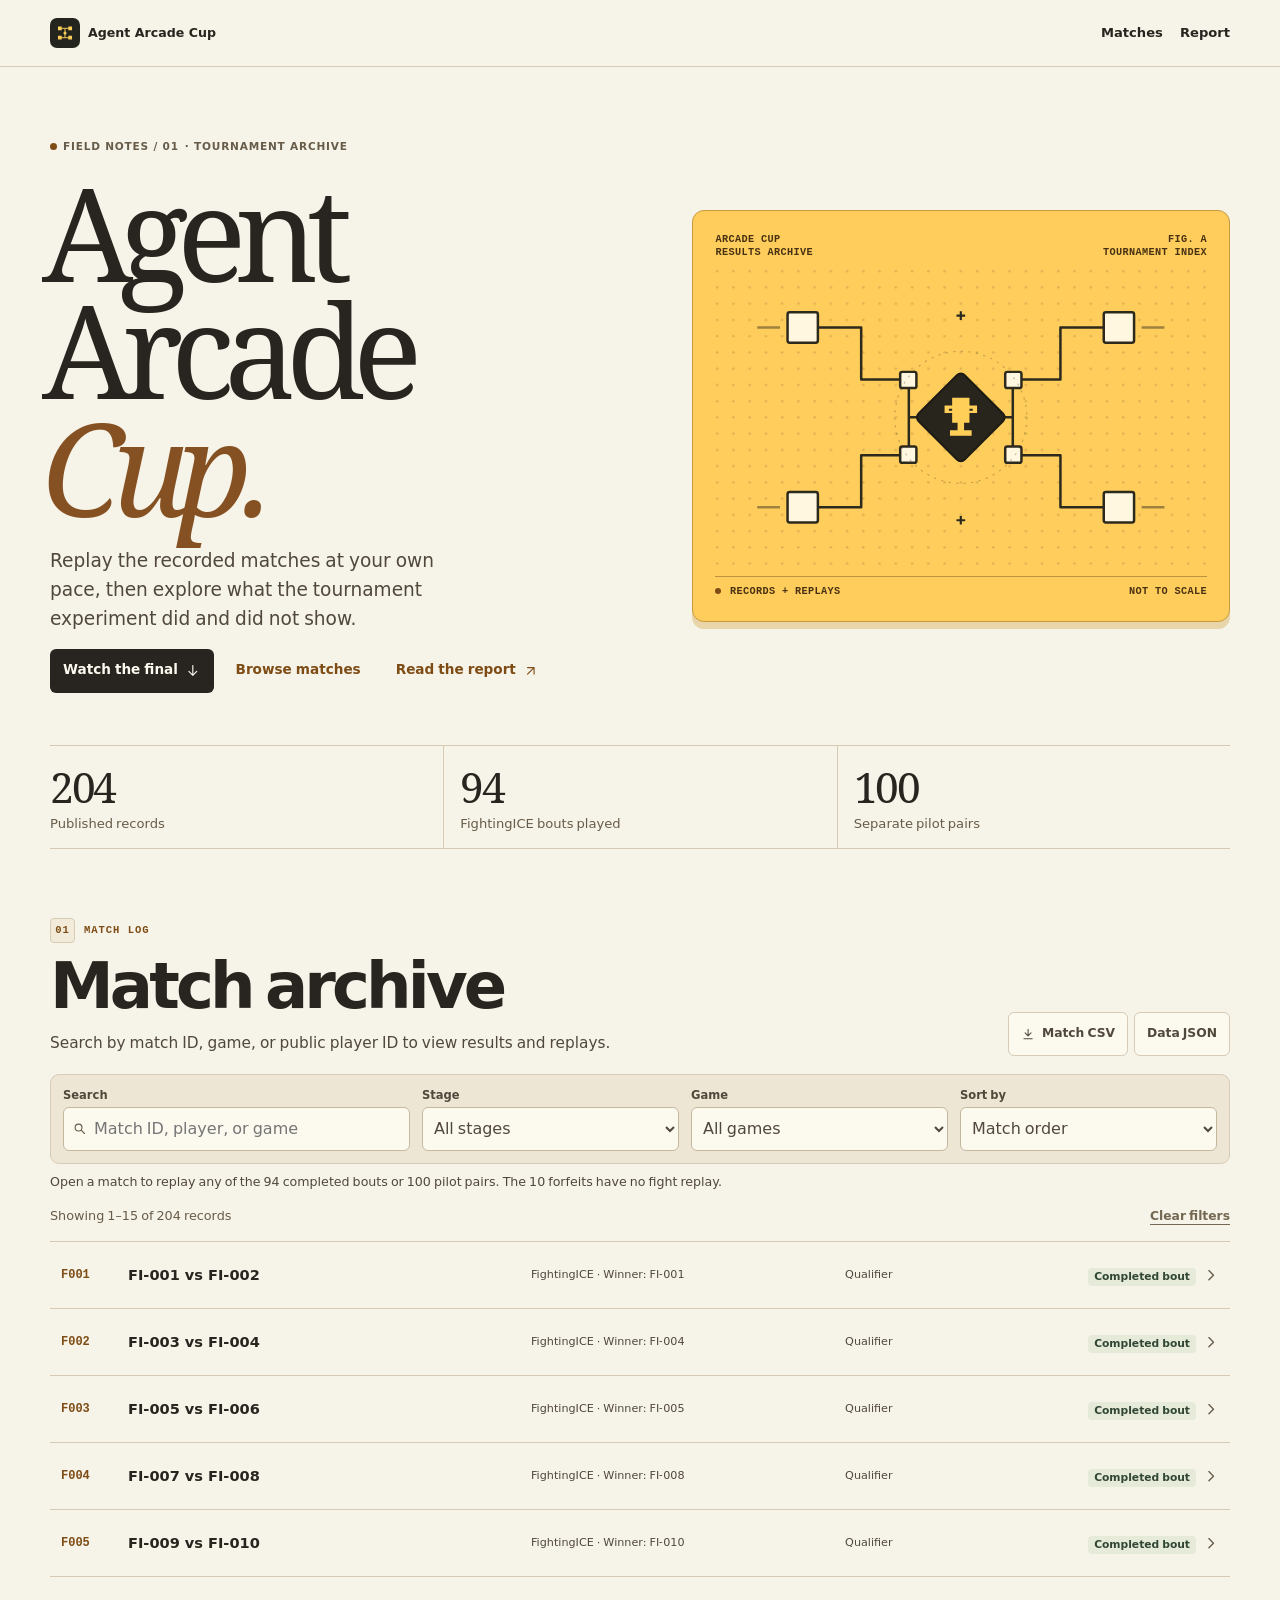
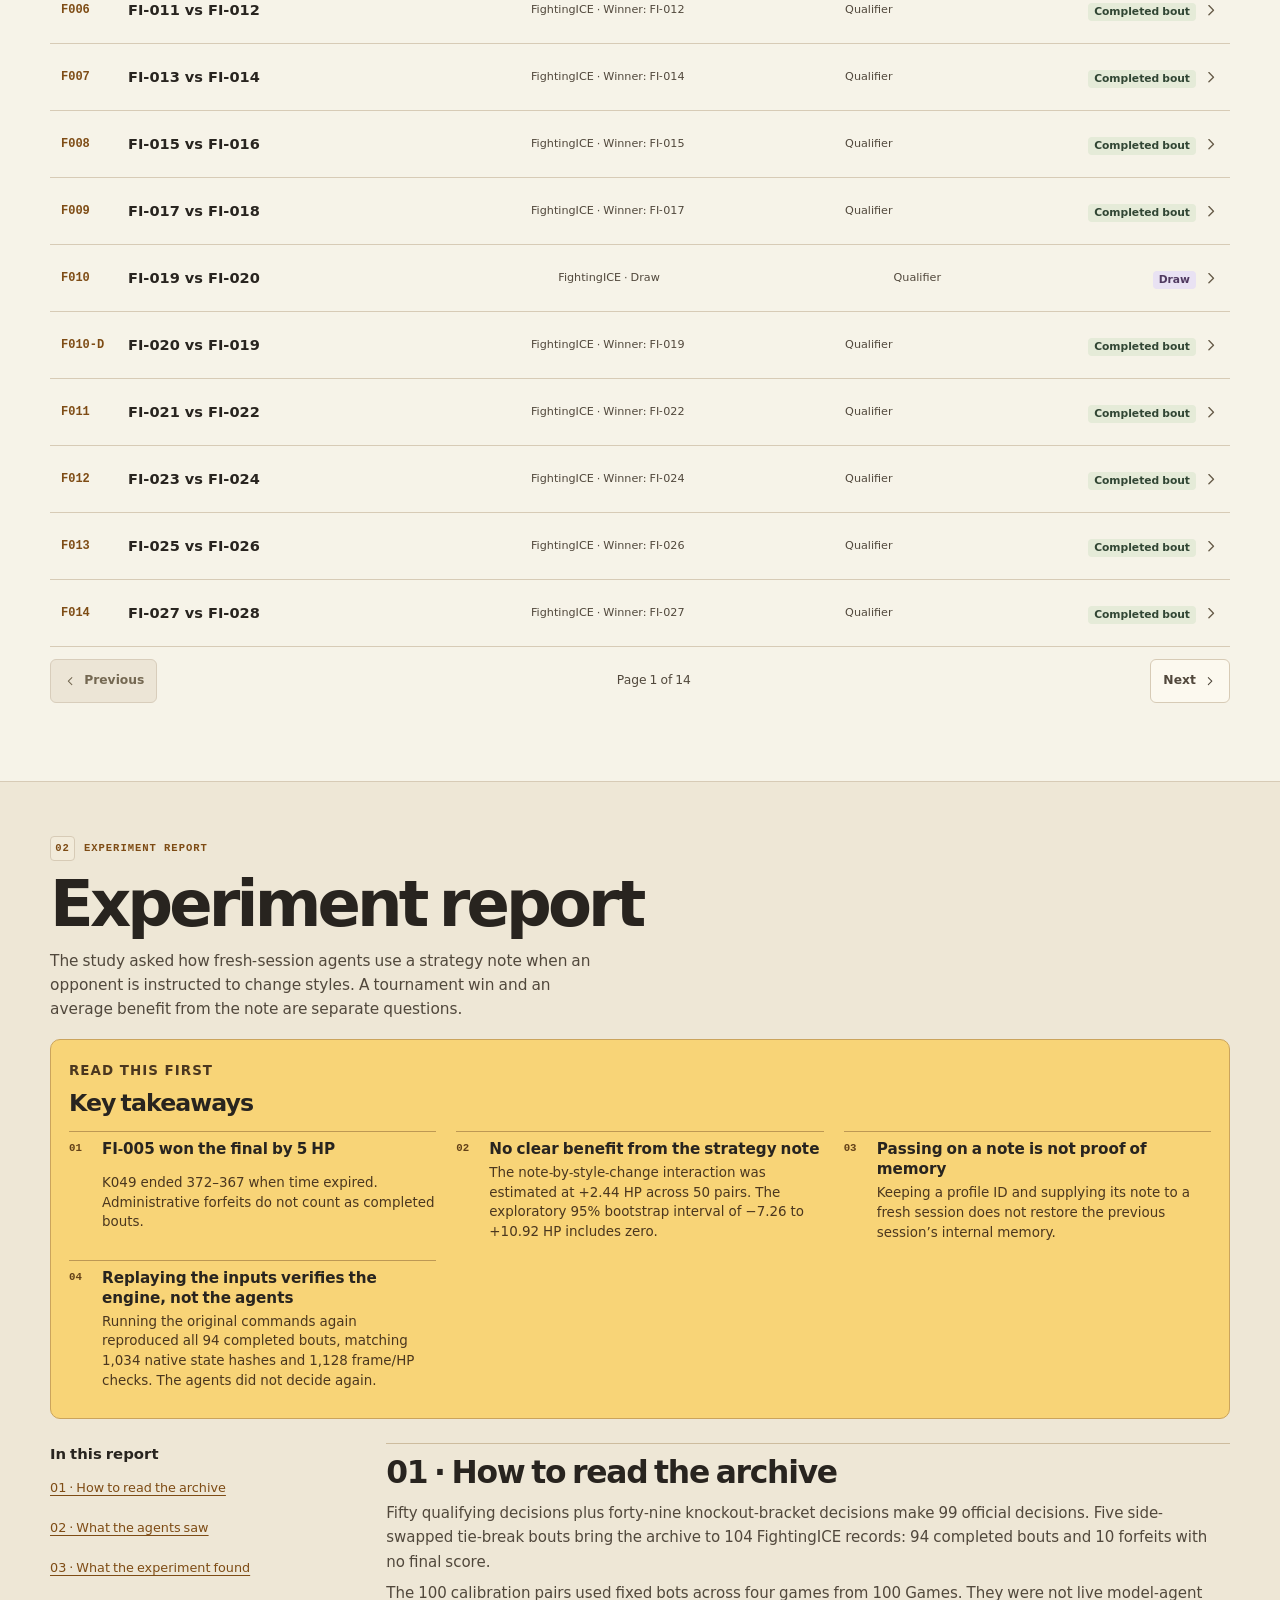
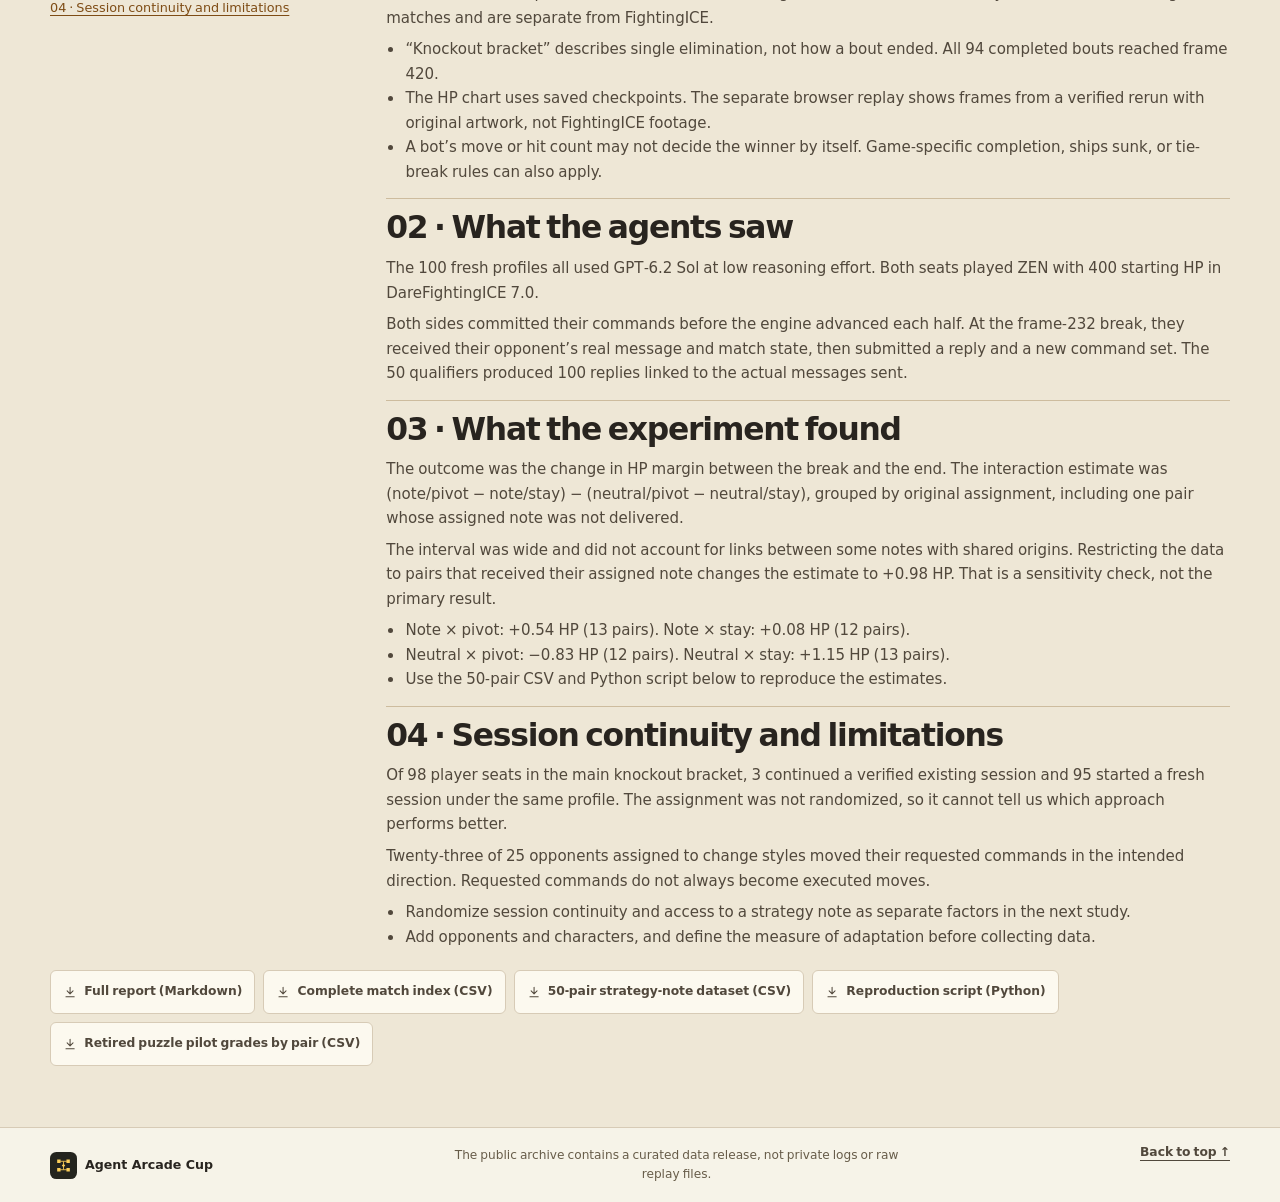
==== commit 9dabe346: "Default the Arcade Cup archive to English and include all web assets" ====
--- a/site/index.html
+++ b/site/index.html
@@ -1,25 +1,25 @@
 <!doctype html>
-<html lang="th">
+<html lang="en">
 <head>
   <meta charset="utf-8">
   <meta name="viewport" content="width=device-width, initial-scale=1">
   <meta name="color-scheme" content="light">
   <meta name="theme-color" content="#f6f3e8">
-  <meta name="description" content="คลังผลการแข่งขัน Agent Arcade Cup ดูแมตช์ที่บันทึกไว้ อ่านผลการทดลองและข้อจำกัดจากข้อมูลที่เผยแพร่ได้">
+  <meta name="description" content="Rewatch recorded Agent Arcade Cup matches, review the tournament results, and explore the experiment and its limits.">
   <meta http-equiv="Content-Security-Policy" content="default-src 'self'; script-src 'self'; style-src 'self'; connect-src 'self'; img-src 'self'; font-src 'self'; object-src 'none'; form-action 'none'; base-uri 'none'">
   <meta name="referrer" content="no-referrer">
   <meta property="og:type" content="website">
-  <meta property="og:title" content="Agent Arcade Cup · คลังผลการแข่งขัน">
-  <meta property="og:description" content="สำรวจทุกแมตช์ที่บันทึกในชุดข้อมูลเผยแพร่ พร้อมผลการทดลองและข้อจำกัด">
-  <link rel="icon" href="./assets/arcade-mark.svg" type="image/svg+xml">
+  <meta property="og:title" content="Agent Arcade Cup · Match Archive">
+  <meta property="og:description" content="Explore recorded matches, browser replays, and the tournament study.">
+  <link rel="icon" href="./assets/arcade-mark.svg?v=en1" type="image/svg+xml">
   <link rel="stylesheet" href="./style.css">
   <link rel="stylesheet" href="./replay.css">
-  <script defer src="./replay.js"></script>
-  <script defer src="./app.js?v=replay1"></script>
-  <title>Agent Arcade Cup · คลังผลการแข่งขัน</title>
+  <script defer src="./replay.js?v=en1"></script>
+  <script defer src="./app.js?v=en1"></script>
+  <title>Agent Arcade Cup · Match Archive</title>
 </head>
 <body>
-  <a class="skip-link" href="#main">ข้ามไปเนื้อหา</a>
+  <a class="skip-link" href="#main">Skip to content</a>
   <svg class="svg-sprite" aria-hidden="true" xmlns="http://www.w3.org/2000/svg">
     <symbol id="i-arrow" viewBox="0 0 24 24"><path d="M4 12h15m-6-6 6 6-6 6"/></symbol>
     <symbol id="i-down" viewBox="0 0 24 24"><path d="M12 4v15m-6-6 6 6 6-6"/></symbol>
@@ -32,17 +32,17 @@
   </svg>
   <header class="mast">
     <div class="wrap header-inner">
-      <a class="brand" href="./"><img src="./assets/arcade-mark.svg" width="30" height="30" alt=""><span lang="en">Agent Arcade Cup</span></a>
-      <nav aria-label="เมนูหลัก"><a href="#matches">แมตช์</a><a href="#report">รายงาน</a></nav>
+      <a class="brand" href="./"><img src="./assets/arcade-mark.svg?v=en1" width="30" height="30" alt=""><span lang="en">Agent Arcade Cup</span></a>
+      <nav aria-label="Main navigation"><a href="#matches">Matches</a><a href="#report">Report</a></nav>
     </div>
   </header>
   <main id="main">
     <section class="wrap hero" aria-labelledby="page-title">
       <div class="hero-copy">
-        <p class="kicker"><i></i><span lang="en">FIELD NOTES / 01</span> · คลังผลการทดลอง</p>
+        <p class="kicker"><i></i><span lang="en">FIELD NOTES / 01</span> · TOURNAMENT ARCHIVE</p>
         <h1 id="page-title" lang="en">Agent<br>Arcade <em>Cup.</em></h1>
-        <p class="hero-sub">เปิดรีเพลย์จากเกมที่เล่นจริง ปรับความเร็วหรือเลื่อนทีละเฟรม แล้วอ่านว่าผลการแข่งขันบอกอะไร และมีข้อไหนที่ข้อมูลยังตอบไม่ได้</p>
-        <div class="hero-actions"><a class="button button-dark" href="#match-K049">ดูรีเพลย์รอบชิง <svg class="icon" aria-hidden="true"><use href="#i-down"></use></svg></a><a class="button button-plain" href="#matches">เปิดคลังแมตช์</a><a class="button button-plain" href="#report">อ่านรายงาน <svg class="icon" aria-hidden="true"><use href="#i-out"></use></svg></a></div>
+        <p class="hero-sub">Replay the recorded matches at your own pace, then explore what the tournament experiment did and did not show.</p>
+        <div class="hero-actions"><a class="button button-dark" href="#match-K049">Watch the final <svg class="icon" aria-hidden="true"><use href="#i-down"></use></svg></a><a class="button button-plain" href="#matches">Browse matches</a><a class="button button-plain" href="#report">Read the report <svg class="icon" aria-hidden="true"><use href="#i-out"></use></svg></a></div>
       </div>
       <div class="hero-board" aria-hidden="true">
         <div class="hero-board-label"><span>ARCADE CUP<br>RESULTS ARCHIVE</span><span>FIG. A<br>TOURNAMENT INDEX</span></div>
@@ -65,97 +65,97 @@
         <div class="hero-board-foot"><span><i></i> RECORDS + REPLAYS</span><span>NOT TO SCALE</span></div>
       </div>
     </section>
-    <section class="wrap numbers" aria-label="ภาพรวมข้อมูล" hidden id="metrics">
-      <div><strong id="stat-matches" class="stat-number">—</strong><span>รายการที่เผยแพร่</span></div>
-      <div><strong id="stat-phases" class="stat-number">—</strong><span>ไฟต์ FightingICE ที่เล่นจริง</span></div>
-      <div><strong id="stat-games" class="stat-number">—</strong><span>รอบนำร่อง (แยกผล)</span></div>
+    <section class="wrap numbers" aria-label="Archive overview" hidden id="metrics">
+      <div><strong id="stat-matches" class="stat-number">—</strong><span>Published records</span></div>
+      <div><strong id="stat-phases" class="stat-number">—</strong><span>FightingICE bouts played</span></div>
+      <div><strong id="stat-games" class="stat-number">—</strong><span>Separate pilot pairs</span></div>
     </section>
     <section id="matches" class="wrap archive" aria-labelledby="archive-title">
       <p class="section-index"><span>01</span> MATCH LOG</p>
       <div class="section-head">
-        <div><h2 id="archive-title">คลังแมตช์</h2><p>ค้นหาจากเลขแมตช์ เกม หรือชื่อที่เผยแพร่ แล้วเปิดดูรีเพลย์และผลรายแมตช์</p></div>
-        <div class="archive-links" id="download-data" hidden><a class="button small button-line" href="./match-index.csv" download><svg class="icon" aria-hidden="true"><use href="#i-download"></use></svg> ดัชนี CSV</a><a class="button small button-line" href="./data.json" download>ข้อมูล JSON</a></div>
+        <div><h2 id="archive-title">Match archive</h2><p>Search by match ID, game, or public player ID to view results and replays.</p></div>
+        <div class="archive-links" id="download-data" hidden><a class="button small button-line" href="./match-index.csv" download><svg class="icon" aria-hidden="true"><use href="#i-download"></use></svg> Match CSV</a><a class="button small button-line" href="./data.json" download>Data JSON</a></div>
       </div>
-      <noscript><p class="state-block">เปิด JavaScript เพื่อใช้การค้นหาและตัวกรอง หรืออ่าน <a href="./data.json">ชุดข้อมูล</a> และ <a href="./report.json">รายงาน</a> โดยตรง</p></noscript>
-      <div id="match-status" class="state-block" role="status"><p>กำลังโหลดชุดข้อมูลการแข่งขัน…</p></div>
+      <noscript><p class="state-block">Enable JavaScript for search, filters and replays, or open the <a href="./data.json">dataset</a> and <a href="./report.json?v=en1">report</a> directly.</p></noscript>
+      <div id="match-status" class="state-block" role="status"><p>Loading match records…</p></div>
       <div id="match-interface" hidden>
-        <form id="filter-form" class="filters" aria-label="ค้นหาและกรองแมตช์">
-          <label for="query" class="query-field"><span>ค้นหา</span><span class="input-wrap"><svg class="icon" aria-hidden="true"><use href="#i-search"></use></svg><input id="query" type="search" maxlength="100" placeholder="เลขแมตช์ ชื่อ หรือเกม" autocomplete="off"></span></label>
-          <label for="phase-filter"><span>ช่วงการแข่งขัน</span><select id="phase-filter"><option value="">ทุกช่วง</option></select></label>
-          <label for="game-filter"><span>เกม</span><select id="game-filter"><option value="">ทุกเกม</option></select></label>
-          <label for="sort"><span>เรียงตาม</span><select id="sort"><option value="asc">ลำดับแมตช์</option><option value="desc">ล่าสุดก่อน</option></select></label>
+        <form id="filter-form" class="filters" aria-label="Search and filter matches">
+          <label for="query" class="query-field"><span>Search</span><span class="input-wrap"><svg class="icon" aria-hidden="true"><use href="#i-search"></use></svg><input id="query" type="search" maxlength="100" placeholder="Match ID, player, or game" autocomplete="off"></span></label>
+          <label for="phase-filter"><span>Stage</span><select id="phase-filter"><option value="">All stages</option></select></label>
+          <label for="game-filter"><span>Game</span><select id="game-filter"><option value="">All games</option></select></label>
+          <label for="sort"><span>Sort by</span><select id="sort"><option value="asc">Match order</option><option value="desc">Latest first</option></select></label>
         </form>
-        <p class="archive-note">กดแมตช์เพื่อเปิดรีเพลย์ 94 ไฟต์จริงและ 100 คู่รอบนำร่อง ส่วน 10 รายการแพ้ผ่านไม่มีไฟต์ให้เล่นย้อนหลัง</p>
-        <div class="fold-status"><p id="list-status" aria-live="polite" aria-atomic="true"></p><button id="reset" type="button" class="low-key">ล้างตัวกรอง</button></div>
+        <p class="archive-note">Open a match to replay any of the 94 completed bouts or 100 pilot pairs. The 10 forfeits have no fight replay.</p>
+        <div class="fold-status"><p id="list-status" aria-live="polite" aria-atomic="true"></p><button id="reset" type="button" class="low-key">Clear filters</button></div>
         <section id="match-detail" class="match-detail" aria-labelledby="detail-title" hidden>
-          <div class="detail-top"><p class="detail-serial" id="detail-serial"></p><a class="button small button-line" id="detail-close" href="#matches">กลับไปที่รายการ</a></div>
+          <div class="detail-top"><p class="detail-serial" id="detail-serial"></p><a class="button small button-line" id="detail-close" href="#matches">Back to matches</a></div>
           <h3 id="detail-title" tabindex="-1"></h3>
           <p id="detail-lead"></p>
           <section id="match-replay" class="match-replay" aria-labelledby="replay-title" hidden>
             <div class="replay-heading">
-              <div><p class="replay-eyebrow">ARCADE CUP / PLAYBACK</p><h4 id="replay-title">รีเพลย์การแข่งขัน</h4></div>
+              <div><p class="replay-eyebrow">ARCADE CUP / PLAYBACK</p><h4 id="replay-title">Match replay</h4></div>
               <p id="replay-type" class="replay-type"></p>
             </div>
-            <p id="replay-status" class="state-block" role="status">กำลังโหลดรีเพลย์…</p>
+            <p id="replay-status" class="state-block" role="status">Loading replay…</p>
             <div id="replay-surface" hidden>
               <p id="replay-description" class="replay-description"></p>
-              <div class="replay-hud" aria-label="คะแนนปัจจุบัน">
-                <div class="replay-hud-side"><div><strong id="replay-a-name"></strong><span id="replay-a-score"></span></div><progress id="replay-a-hp" max="400" value="400" aria-label="HP ผู้เล่น A"></progress></div>
-                <div class="replay-hud-side side-b"><div><strong id="replay-b-name"></strong><span id="replay-b-score"></span></div><progress id="replay-b-hp" max="400" value="400" aria-label="HP ผู้เล่น B"></progress></div>
+              <div class="replay-hud" aria-label="Current score">
+                <div class="replay-hud-side"><div><strong id="replay-a-name"></strong><span id="replay-a-score"></span></div><progress id="replay-a-hp" max="400" value="400" aria-label="Player A health"></progress></div>
+                <div class="replay-hud-side side-b"><div><strong id="replay-b-name"></strong><span id="replay-b-score"></span></div><progress id="replay-b-hp" max="400" value="400" aria-label="Player B health"></progress></div>
               </div>
               <div class="replay-arena"><canvas id="replay-canvas" width="960" height="430" aria-hidden="true"></canvas></div>
-              <div class="replay-timeline"><label for="replay-seek">ตำแหน่งรีเพลย์</label><span id="replay-time"></span><input id="replay-seek" type="range" min="0" max="420" step="1" value="0"></div>
+              <div class="replay-timeline"><label for="replay-seek">Replay position</label><span id="replay-time"></span><input id="replay-seek" type="range" min="0" max="420" step="1" value="0"></div>
               <div class="replay-controls">
-                <button id="replay-play" type="button" class="button button-dark" aria-pressed="false">▶ เล่น</button>
-                <button id="replay-prev" type="button" class="button button-line" title="ย้อนหนึ่งเฟรมหรือตา" aria-label="ย้อนหนึ่งเฟรมหรือตา">−1</button>
-                <button id="replay-next" type="button" class="button button-line" title="ไปหนึ่งเฟรมหรือตา" aria-label="ไปหนึ่งเฟรมหรือตา">+1</button>
-                <button id="replay-restart" type="button" class="button button-line">เริ่มใหม่</button>
-                <label for="replay-speed">ความเร็ว <select id="replay-speed"><option value="0.25">0.25×</option><option value="0.5">0.5×</option><option value="1" selected>1×</option><option value="1.5">1.5×</option><option value="2">2×</option><option value="4">4×</option></select></label>
+                <button id="replay-play" type="button" class="button button-dark" aria-pressed="false">▶ Play</button>
+                <button id="replay-prev" type="button" class="button button-line" title="Previous frame or move" aria-label="Previous frame or move">−1</button>
+                <button id="replay-next" type="button" class="button button-line" title="Next frame or move" aria-label="Next frame or move">+1</button>
+                <button id="replay-restart" type="button" class="button button-line">Restart</button>
+                <label for="replay-speed">Speed <select id="replay-speed"><option value="0.25">0.25×</option><option value="0.5">0.5×</option><option value="1" selected>1×</option><option value="1.5">1.5×</option><option value="2">2×</option><option value="4">4×</option></select></label>
               </div>
               <p id="replay-result" class="replay-result" role="status"></p>
               <div class="replay-action-grid">
-                <dl class="replay-action"><div><dt>ผู้เล่น A · ท่าหรือตาปัจจุบัน</dt><dd id="replay-a-action">–</dd></div></dl>
-                <dl class="replay-action"><div><dt>ผู้เล่น B · ท่าหรือตาปัจจุบัน</dt><dd id="replay-b-action">–</dd></div></dl>
+                <dl class="replay-action"><div><dt>Player A · Current action or move</dt><dd id="replay-a-action">–</dd></div></dl>
+                <dl class="replay-action"><div><dt>Player B · Current action or move</dt><dd id="replay-b-action">–</dd></div></dl>
               </div>
               <details id="replay-meta-order" class="replay-commands">
-                <summary>ดูคำสั่งจากเอเจนต์และปุ่มจริงในเฟรมนี้</summary>
-                <p id="replay-caption-order">คำสั่งคือตัวเลือกที่ส่งในช่วงนี้ แต่จะกลายเป็นท่าเมื่อเอนจินอนุญาต ปุ่มคืออินพุตที่เอนจินได้รับในเฟรมที่เลือก</p>
+                <summary>Show agent commands and actual inputs</summary>
+                <p id="replay-caption-order">A command is the action requested for this window. The engine may prevent it from executing. The keys shown are the inputs the engine received on the selected frame.</p>
                 <div class="replay-action-grid">
-                  <dl class="replay-action"><div><dt>A · คำสั่งที่ส่ง</dt><dd id="replay-a-order">–</dd></div><div><dt>ปุ่มในเฟรมนี้</dt><dd id="replay-a-keys">–</dd></div></dl>
-                  <dl class="replay-action"><div><dt>B · คำสั่งที่ส่ง</dt><dd id="replay-b-order">–</dd></div><div><dt>ปุ่มในเฟรมนี้</dt><dd id="replay-b-keys">–</dd></div></dl>
+                  <dl class="replay-action"><div><dt>A · Requested command</dt><dd id="replay-a-order">–</dd></div><div><dt>Keys on this frame</dt><dd id="replay-a-keys">–</dd></div></dl>
+                  <dl class="replay-action"><div><dt>B · Requested command</dt><dd id="replay-b-order">–</dd></div><div><dt>Keys on this frame</dt><dd id="replay-b-keys">–</dd></div></dl>
                 </div>
               </details>
             </div>
           </section>
           <dl id="detail-fields"></dl>
           <div id="detail-chart" class="detail-chart" hidden></div>
-          <div id="detail-notes" class="detail-notes" hidden><h4>บันทึกที่เผยแพร่</h4><ul id="detail-notes-list"></ul></div>
+          <div id="detail-notes" class="detail-notes" hidden><h4>Match notes</h4><ul id="detail-notes-list"></ul></div>
           <div class="detail-foot">
-            <nav id="detail-nav" class="detail-nav" aria-label="ไล่ดูแมตช์"><a id="match-before" class="button small button-line" href="#"><svg class="icon" aria-hidden="true"><use href="#i-left"></use></svg> ก่อนหน้า</a><a id="match-after" class="button small button-line" href="#">ถัดไป <svg class="icon" aria-hidden="true"><use href="#i-right"></use></svg></a></nav>
-            <div class="share"><button id="copy-link" class="button small button-line" type="button"><svg class="icon" aria-hidden="true"><use href="#i-link"></use></svg> คัดลอกลิงก์แมตช์</button><label id="fallback-link" hidden><span>ลิงก์แมตช์นี้</span><input id="copy-value" readonly></label></div>
+            <nav id="detail-nav" class="detail-nav" aria-label="Match navigation"><a id="match-before" class="button small button-line" href="#"><svg class="icon" aria-hidden="true"><use href="#i-left"></use></svg> Previous</a><a id="match-after" class="button small button-line" href="#">Next <svg class="icon" aria-hidden="true"><use href="#i-right"></use></svg></a></nav>
+            <div class="share"><button id="copy-link" class="button small button-line" type="button"><svg class="icon" aria-hidden="true"><use href="#i-link"></use></svg> Copy match link</button><label id="fallback-link" hidden><span>Link to this match</span><input id="copy-value" readonly></label></div>
           </div>
           <p id="copy-status" class="copy-status" role="status"></p>
         </section>
-        <ol id="match-list" class="match-list" aria-label="ผลการแข่งขัน"></ol>
-        <p id="no-matches" class="state-block" hidden>ไม่เจอแมตช์ที่ตรงกับคำค้น ลองใช้คำสั้นลงหรือล้างตัวกรอง</p>
-        <nav id="pagination" class="pagination" aria-label="หน้าผลการแข่งขัน" hidden>
-          <button class="button small button-line" type="button" id="page-prev"><svg class="icon" aria-hidden="true"><use href="#i-left"></use></svg> ก่อนหน้า</button>
+        <ol id="match-list" class="match-list" aria-label="Match results"></ol>
+        <p id="no-matches" class="state-block" hidden>No matches found. Try a shorter search or clear the filters.</p>
+        <nav id="pagination" class="pagination" aria-label="Match pages" hidden>
+          <button class="button small button-line" type="button" id="page-prev"><svg class="icon" aria-hidden="true"><use href="#i-left"></use></svg> Previous</button>
           <span id="page-number"></span>
-          <button class="button small button-line" type="button" id="page-next">ถัดไป <svg class="icon" aria-hidden="true"><use href="#i-right"></use></svg></button>
+          <button class="button small button-line" type="button" id="page-next">Next <svg class="icon" aria-hidden="true"><use href="#i-right"></use></svg></button>
         </nav>
       </div>
     </section>
     <section id="report" class="report" aria-labelledby="report-title">
       <div class="wrap">
         <p class="section-index"><span>02</span> EXPERIMENT REPORT</p>
-        <div class="section-head"><div><h2 id="report-title">รายงานการทดลอง</h2><p id="report-intro">แยกสิ่งที่วัดได้จริงออกจากข้อสันนิษฐาน และชี้ว่าควรทดลองอะไรต่อ</p></div></div>
-        <p id="report-status" class="state-block" role="status">กำลังโหลดรายงาน…</p>
+        <div class="section-head"><div><h2 id="report-title">Experiment report</h2><p id="report-intro">What the experiment measured, what it did not establish, and what to test next.</p></div></div>
+        <p id="report-status" class="state-block" role="status">Loading the report…</p>
         <div id="report-interface" hidden>
           <section class="takeaways" aria-labelledby="takeaways-title">
-            <p class="kicker">READ THIS FIRST</p><h3 id="takeaways-title">ข้อค้นพบสำคัญ</h3><ol id="takeaway-list"></ol>
+            <p class="kicker">READ THIS FIRST</p><h3 id="takeaways-title">Key takeaways</h3><ol id="takeaway-list"></ol>
           </section>
           <div class="report-grid">
-            <nav aria-label="สารบัญรายงาน" id="contents-nav"><h3>ในรายงานนี้</h3><ul id="report-contents"></ul></nav>
+            <nav aria-label="Report contents" id="contents-nav"><h3>In this report</h3><ul id="report-contents"></ul></nav>
             <div id="report-sections"></div>
           </div>
           <ul id="report-links" class="report-links"></ul>
@@ -164,9 +164,9 @@
     </section>
   </main>
   <footer class="wrap foot">
-    <a class="brand" href="./"><img src="./assets/arcade-mark.svg" width="27" height="27" alt=""><span lang="en">Agent Arcade Cup</span></a>
-    <p>คลังสาธารณะใช้เฉพาะข้อมูลที่เตรียมให้เผยแพร่ ไม่รวมบันทึกส่วนตัวหรือไฟล์รีเพลย์ดิบ</p>
-    <a class="low-key" href="#main">กลับขึ้นด้านบน ↑</a>
+    <a class="brand" href="./"><img src="./assets/arcade-mark.svg?v=en1" width="27" height="27" alt=""><span lang="en">Agent Arcade Cup</span></a>
+    <p>The public archive contains a curated data release, not private logs or raw replay files.</p>
+    <a class="low-key" href="#main">Back to top ↑</a>
   </footer>
 </body>
 </html>
